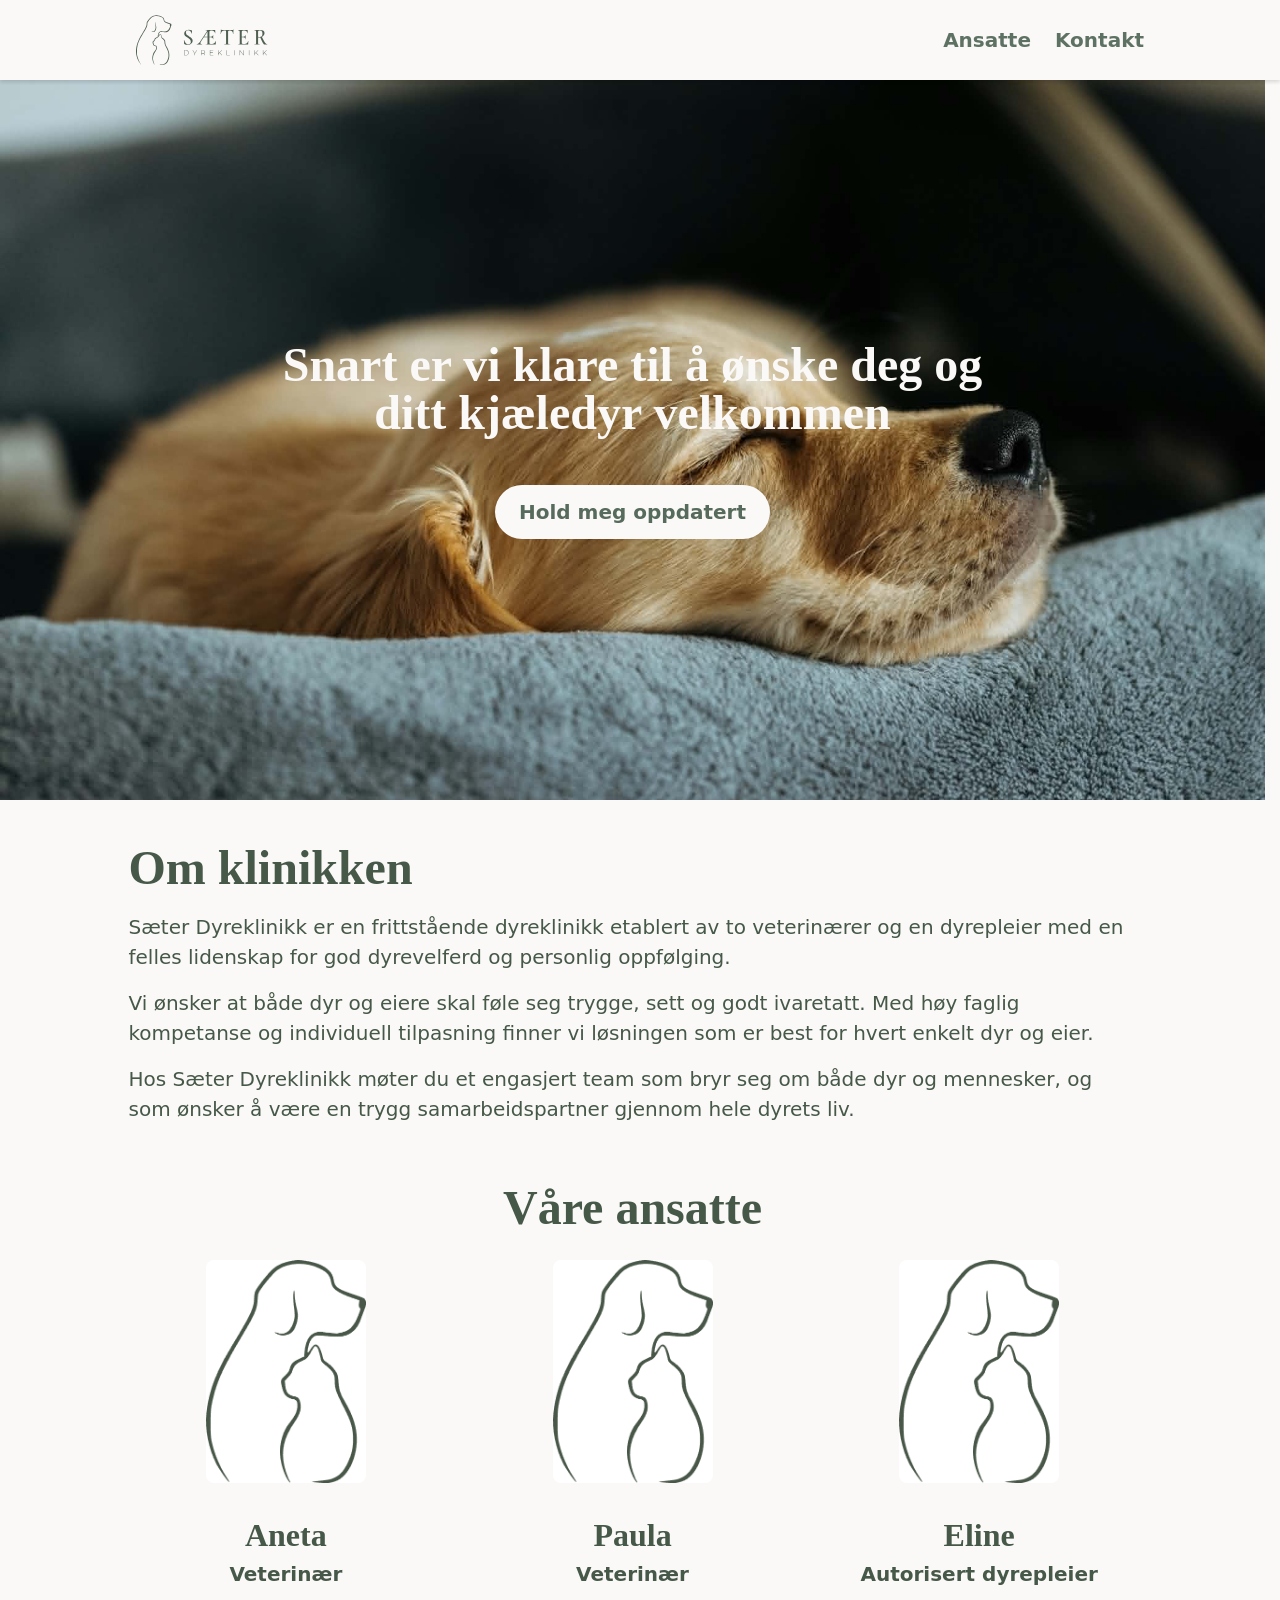
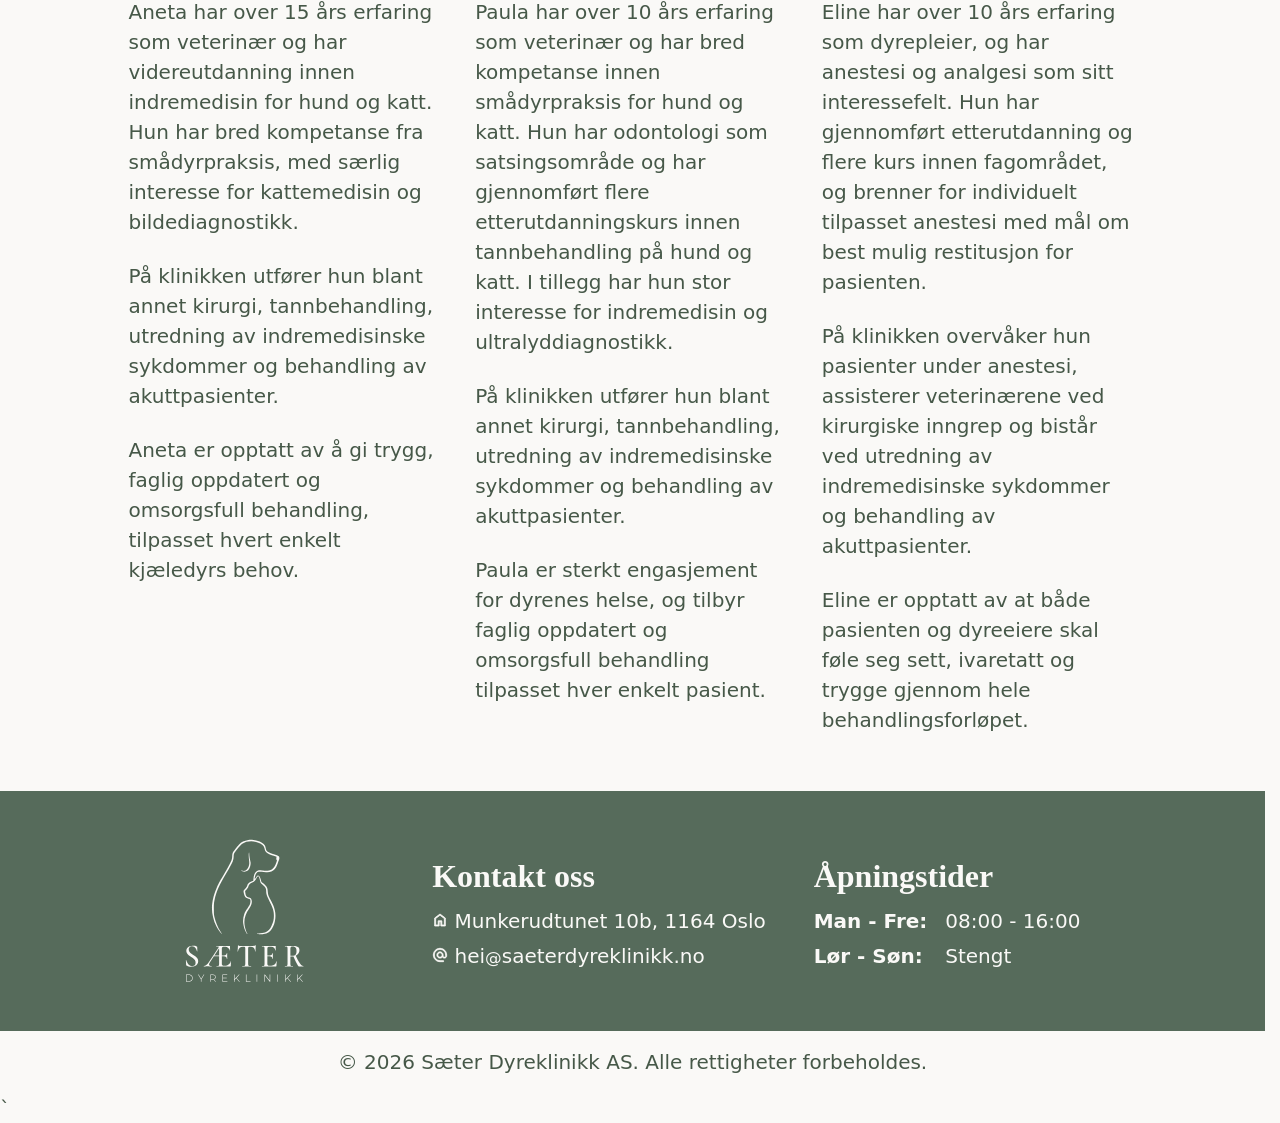
==== index.html @ 3d540750 "go" ====
<!doctype html>
<html lang="nb">
    <head>
        <meta charset="utf-8" />
        <title>Sæter Dyreklinikk</title>
        <meta name="description" content="Hos Sæter Dyreklinikk får din beste venn den beste behandlingen den fortjener, fra erfarne veterinærer som elsker jobben sin." />
        <meta name="viewport" content="width=device-width, initial-scale=1.0" />
        <link rel="stylesheet" href="styles.css" />
        <link rel="icon" href="img/favicon-dark.svg" type="image/svg+xml" media="(prefers-color-scheme: dark)">
        <link rel="icon" href="img/favicon-light.svg" type="image/svg+xml" media="(prefers-color-scheme: light)">
    </head>
    <body>

        <!-- MENU AND SIDEBAR ============================================================================================ -->

        <header class="nav-section">
            <div class="container">
                <a href="#" class="logo" onclick="scrollTopClearHash()">
                    <!-- <img src="img/logo-horizontal-dark-2.svg" alt="Sæter Dyreklinikk Logo" /> -->
                    <img src="img/logo-horizontal.svg" alt="Sæter Dyreklinikk Logo" />
                </a>
                <nav class="nav-menu narrow">
                    <!-- <a class="btn-dark" href="https://google.com" target="_blank">Bestill time</a> -->
                    <button onclick="navDialog.showModal()" aria-label="Åpne menyen">
                        <svg xmlns="http://www.w3.org/2000/svg" viewBox="0 -960 960 960" height="32px" width="32px" fill="#566b5b"><path d="M120-700v-60h720v60H120Zm0 500v-60h720v60H120Zm0-250v-60h720v60H120Z"/></svg>
                    </button>
                </nav>
                <nav class="nav-menu full">
                    <!-- <a href="#prices" class="btn-dark">Tjenester og priser</a> -->
                    <a href="#about" class="btn-dark">Ansatte</a>
                    <a href="#contact" class="btn-dark">Kontakt</a>
                    <!-- <a class="btn-primary" href="https://google.com" target="_blank">Bestill time</a> -->
                </nav>
            </div>

            <dialog id="nav-dialog" class="nav-dialog">
                <div>
                    <div class="nav-dialog-close-wrap">
                        <button onclick="navDialog.close()" aria-label="Lukk menyen">
                            <svg xmlns="http://www.w3.org/2000/svg" viewBox="0 -960 960 960" height="32px" width="32px" fill="#566b5b"><path d="m249-207-42-42 231-231-231-231 42-42 231 231 231-231 42 42-231 231 231 231-42 42-231-231-231 231Z"/></svg>
                        </button>
                    </div>
                    <nav class="nav-dialog-content">
                        <!-- <a href="#prices" class="btn-dark">Tjenester og priser</a> -->
                        <a href="#about" class="btn-dark">Ansatte</a>
                        <a href="#contact" class="btn-dark">Kontakt</a>
                        <!-- <a class="btn-primary" href="https://google.com" target="_blank">Bestill time</a> -->
                    </nav>
                    <img class="logo" src="img/logo-vertical-dark.svg" alt="Sæter Dyreklinikk Logo" />
                </div>
            </dialog>
        </header>

        <!-- HERO SECTION ============================================================================================ -->

        <main>

            <section class="section-hero">
                <div class="container">
                    <h1 class="site-title">Snart er vi klare til å ønske deg og ditt kjæledyr velkommen</h1>
                    <!-- <h1 class="site-title">Omsorg for dyr, hver dag</h1>
                    <p class="site-subtitle">Sæter Dyreklinikk tilbyr moderne veterinærtjenester med fokus på trygghet, kvalitet og personlig oppfølging.</p> -->
                    <div class="hero-contact">
                        <!-- <a class="btn-primary" href="https://google.com" target="_blank">Bestill time</a> -->
                        <a class="btn-primary" href="mailto:hei@saeterdyreklinikk.no?subject=Interesse for åpning&body=Hei!
%0D%0A%0D%0A
Jeg ønsker å få beskjed når dere åpner i august.
%0D%0A%0D%0A
Vennlig hilsen">Hold meg oppdatert</a>
                        <!-- <a href="tel:+4712345678" class="btn-light">
                            <svg class="icon-light" xmlns="http://www.w3.org/2000/svg" viewBox="0 -960 960 960"><path d="M795-120q-116 0-236.5-56T335-335Q232-438 176-558.5T120-795q0-19.29 12.86-32.14Q145.71-840 165-840h140q14 0 24 10t14 25l26.93 125.64Q372-665 369.5-653.5t-10.73 19.73L259-533q26 44 55 82t64 72q37 38 78 69.5t86 55.5l95-98q10-11 23.15-15 13.15-4 25.85-2l119 26q15 4 25 16.04 10 12.05 10 26.96v135q0 19.29-12.86 32.14Q814.29-120 795-120ZM229-588l81-82-23-110H180q2 42 13.5 88.5T229-588Zm369 363q41 19 89 31t93 14v-107l-103-21-79 83ZM229-588Zm369 363Z"/></svg>
                            123 45 678
                        </a> -->
                    </div>
                </div>
            </section>

            <!-- ABOUT THE CLINIC ---------------------------------------------------------------------------------------- -->

            <section id="the-clinic" class="section-clinic">
                <div class="container">
                    <h2>Om klinikken</h2>
                    <div class="clinic-grid">
                        <div class="clinic-desc">
                            <p>Sæter Dyreklinikk er en frittstående dyreklinikk etablert av to veterinærer og en dyrepleier med en felles lidenskap for god dyrevelferd og personlig oppfølging.</p>
                            <p>Vi ønsker at både dyr og eiere skal føle seg trygge, sett og godt ivaretatt. Med høy faglig kompetanse og individuell tilpasning finner vi løsningen som er best for hvert enkelt dyr og eier.</p>
                            <p>Hos Sæter Dyreklinikk møter du et engasjert team som bryr seg om både dyr og mennesker, og som ønsker å være en trygg samarbeidspartner gjennom hele dyrets liv.</p>
                        </div>
                    </div>
                </div>
            </section>

            <!-- PRICES ---------------------------------------------------------------------------------------- -->



            <!-- ABOUT THE TEAM ---------------------------------------------------------------------------------------- -->

            <section id="about" class="section-team">
                <div class="container">

                    <h2 align="center">Våre ansatte</h2>
                    <div class="team-grid">
                        <article class="team-member">
                            <div><img loading="lazy" src="img/logo-no-text.jpeg" alt="Aneta" /></div>
                            <h3>Aneta</h3>
                            <h4 class="job-title">Veterinær</h4>
                            <p>Aneta har over 15 års erfaring som veterinær og har videreutdanning innen indremedisin for hund og katt. Hun har bred kompetanse fra smådyrpraksis, med særlig interesse for kattemedisin og bildediagnostikk. </p>
                            <p>På klinikken utfører hun blant annet kirurgi, tannbehandling, utredning av indremedisinske sykdommer og behandling av akuttpasienter. </p>
                            <p>Aneta er opptatt av å gi trygg, faglig oppdatert og omsorgsfull behandling, tilpasset hvert enkelt kjæledyrs behov. </p>
                        </article>

                        <article class="team-member">
                            <div><img loading="lazy" src="img/logo-no-text.jpeg" alt="Paula" /></div>
                            <h3>Paula</h3>
                            <h4 class="job-title">Veterinær</h4>
                            <p>Paula har over 10 års erfaring som veterinær og har bred kompetanse innen smådyrpraksis for hund og katt. Hun har odontologi som satsingsområde og har gjennomført flere etterutdanningskurs innen tannbehandling på hund og katt. I tillegg har hun stor interesse for indremedisin og ultralyddiagnostikk. </p>
                            <p>På klinikken utfører hun blant annet kirurgi, tannbehandling, utredning av indremedisinske sykdommer og behandling av akuttpasienter. </p>
                            <p>Paula er sterkt engasjement for dyrenes helse, og tilbyr faglig oppdatert og omsorgsfull behandling tilpasset hver enkelt pasient. </p>
                        </article>

                        <article class="team-member">
                            <div><img loading="lazy" src="img/logo-no-text.jpeg" alt="Eline" /></div>
                            <h3>Eline</h3>
                            <h4 class="job-title">Autorisert dyrepleier</h4>
                            <p>Eline har over 10 års erfaring som dyrepleier, og har anestesi og analgesi som sitt interessefelt. Hun har gjennomført etterutdanning og flere kurs innen fagområdet, og brenner for individuelt tilpasset anestesi med mål om best mulig restitusjon for pasienten.</p>
                            <p>På klinikken overvåker hun pasienter under anestesi, assisterer veterinærene ved kirurgiske inngrep og bistår ved utredning av indremedisinske sykdommer og behandling av akuttpasienter.</p>
                            <p>Eline er opptatt av at både pasienten og dyreeiere skal føle seg sett, ivaretatt og trygge gjennom hele behandlingsforløpet.</p>
                        </article>

                    </div>

                </div>
            </section>

            <!-- CONTACT ---------------------------------------------------------------------------------------- -->

            <section id="contact" class="section-contact">
                <div class="container">

                    <img class="logo" src="img/logo-vertical.svg" alt="Sæter Dyreklinikk Logo" />

                    <div class="contact-and-hours">
                        <div>
                            <h2>Kontakt oss</h2>
                            <address class="contact-info">
                                <a class="btn-light" target="_blank" href="https://www.google.com/maps/place/Munkerudtunet+10,+1164+Oslo/@59.8596191,10.8105571,804m/data=!3m1!1e3!4m5!3m4!1s0x464168b557757fd7:0x8860674def9bd873!8m2!3d59.8596164!4d10.813132?entry=ttu&g_ep=EgoyMDI2MDYyOC4wIKXMDSoASAFQAw%3D%3D">
                                    <svg class="icon-light" xmlns="http://www.w3.org/2000/svg" viewBox="0 -960 960 960"><path d="M220-180h150v-250h220v250h150v-390L480-765 220-570v390Zm-60 60v-480l320-240 320 240v480H530v-250H430v250H160Zm320-353Z"/></svg>
                                    Munkerudtunet 10b, 1164 Oslo
                                </a>
                                <!-- <a class="btn-light" href="tel:+4712345678">
                                    <svg class="icon-light" xmlns="http://www.w3.org/2000/svg" viewBox="0 -960 960 960"><path d="M795-120q-116 0-236.5-56T335-335Q232-438 176-558.5T120-795q0-19.29 12.86-32.14Q145.71-840 165-840h140q14 0 24 10t14 25l26.93 125.64Q372-665 369.5-653.5t-10.73 19.73L259-533q26 44 55 82t64 72q37 38 78 69.5t86 55.5l95-98q10-11 23.15-15 13.15-4 25.85-2l119 26q15 4 25 16.04 10 12.05 10 26.96v135q0 19.29-12.86 32.14Q814.29-120 795-120ZM229-588l81-82-23-110H180q2 42 13.5 88.5T229-588Zm369 363q41 19 89 31t93 14v-107l-103-21-79 83ZM229-588Zm369 363Z"/></svg>
                                    123 45 678
                                </a> -->
                                <a class="btn-light" href="mailto:hei@saeterdyreklinikk.no">
                                    <svg class="icon-light" xmlns="http://www.w3.org/2000/svg" viewBox="0 -960 960 960"><path d="M480-80q-83 0-156-31.5T197-197q-54-54-85.5-127T80-480q0-83 31.5-156T197-763q54-54 127-85.5T480-880q83 0 156 31.5T763-763q54 54 85.5 127T880-480v53q0 56-39.34 94.5Q801.31-294 744-294q-36.08 0-68.04-17.5Q644-329 627-361q-26 34-65.08 50.5Q522.83-294 480-294q-77.61 0-132.3-54Q293-402 293-480.01q0-78.02 54.5-133Q402-668 480-668t132.5 54.99Q667-558.02 667-480v53q0 30.61 22.5 51.81Q712-354 743.5-354t54-21.19Q820-396.39 820-427v-53q0-142.38-99-241.19T480-820q-142 0-241 99t-99 241q0 142 98.81 241 98.82 99 241.19 99h214v60H480Zm90-310.75q37-36.75 37-89.25 0-54-37.06-91t-90-37Q427-608 390-571t-37 91q0 52.5 37.06 89.25t90 36.75Q533-354 570-390.75Z" /></svg>
                                    hei<small>@</small>saeterdyreklinikk.no
                                </a>
                            </address>
                        </div>

                        <div>
                            <h2>Åpningstider</h2>
                            <ul>
                                <li aria-label="Mandag til Fredag, fra klokken 08:00 til 16:00">
                                    <span aria-hidden="true">Man - Fre:</span>
                                    <span aria-hidden="true">08:00 - 16:00</span>
                                </li>

                                <li aria-label="Lørdag og Søndag, Stengt">
                                    <span aria-hidden="true">Lør - Søn:</span>
                                    <span aria-hidden="true">Stengt</span>
                                </li>
                            </ul>
                        </div>

                    </div>

                </div>
            </section>
        </main>

        <!-- FOOTER ============================================================================================ -->

        <footer class="section-footer">
            <div class="container">
                <p>&copy; 2026 Sæter Dyreklinikk AS. <span>Alle rettigheter forbeholdes.</span></p>
            </div>
        </footer>

        <a href="#" class="btn-top" onclick="scrollTopClearHash()">↑</a>

        <!-- SCRIPTS ============================================================================================ -->

        <script>
            function scrollTopClearHash() {
                setTimeout(() => history.replaceState(null, "", location.href.replaceAll(/#.*/g, "")), 5);
                document.querySelectorAll("details").forEach(el => el.removeAttribute("open"));
            }

            function openPricesFirstGroup() {
                document.querySelector(".section-prices details").setAttribute("open", true);
            }
            document.querySelectorAll("[href*='#prices']").forEach(el => el.onclick = () => setTimeout(openPricesFirstGroup, 500));

            function autoOpenPricesFirstGroup() {
                setTimeout(() => location.href.endsWith("#prices") && openPricesFirstGroup(), 500);
            }
            window.onhashchange = autoOpenPricesFirstGroup;
            window.onload = autoOpenPricesFirstGroup;

            document.addEventListener("scroll", () => document.body.classList.toggle("scrolled", Math.max(0, window.scrollY) >= 45));

            const navDialog = document.querySelector('.nav-dialog');
            navDialog.addEventListener("click", ev => ev.target === navDialog && navDialog.close());
            navDialog.querySelectorAll("a").forEach(el => el.addEventListener("click", () => navDialog.close()));
        </script>
    </body>
</html>
`
---- styles.css ----
:root {
    --c-base: #465848;
    --c-dark-1: #566b5b;
    --c-dark-2: #465848;
    --c-light-1: #faf9f7;
    --c-light-2: #d6ddd0;

    --ff-sans-serif: Roboto, "Segoe UI", "Helvetica Neue", system-ui, -apple-system, BlinkMacSystemFont, Arial, sans-serif;
    --ff-serif: Georgia, "Times New Roman", Times, serif;

    --fs-sm: clamp(0.8333rem, 0.83rem + 0.03vw, 0.85rem);
    --fs-base: clamp(1rem, 0.91rem + 0.45vw, 1.25rem);
    --fs-md: clamp(1.2rem, 1.09rem + 0.55vw, 1.5rem);
    --fs-lg: clamp(1.3rem, 1.05rem + 1.27vw, 2rem);
    --fs-xl: clamp(1.5rem, 1.14rem + 1.82vw, 2.5rem);
    --fs-xxl: clamp(2rem, 1.64rem + 1.82vw, 3rem);
    --fs-xxxl: clamp(3rem, 2.27rem + 3.64vw, 5rem);

    --width-page: calc(100vw - 2.5rem);
    --width-container: min(63rem, var(--width-page));
    --height-nav: 5rem;
    --height-scrolled-nav: 5rem;
    --indent-price-item: clamp(2rem, 1.64rem + 1.82vw, 3rem);
}

html {
    scrollbar-gutter: stable;
    interpolate-size: allow-keywords;
    scroll-behavior: smooth;
    @media (prefers-reduced-motion: reduce) {
        scroll-behavior: auto;
    }
}

*,
*::before,
*::after {
    -moz-osx-font-smoothing: grayscale;
    -webkit-font-smoothing: antialiased;
    box-sizing: border-box;
    margin: 0;
    padding: 0;
}

ul {
    list-style: none;
}

a {
    text-decoration: none;
}

h2 {
    font-family: var(--ff-serif);
    font-size: var(--fs-xxl);
    margin-bottom: 0.5rem;
}

p {
    margin-bottom: 1rem;
}

svg.icon-light {
    width: 1rem;
    path {
        stroke: currentColor;
        stroke-width: 3rem;
        fill: var(--c-light-1);
    }
}

body {
    font-family: var(--ff-sans-serif);
    font-size: var(--fs-base);
    line-height: 1.5;
    background-color: var(--c-light-1);
    color: var(--c-base);

    &:has(dialog[open]) {
        overflow: hidden;
    }
}

.container {
    width: var(--width-container);
    margin-inline: auto;
}

.btn-primary {
    border-radius: 2rem;
    padding: 0.75rem 1.5rem;
    background-color: var(--c-dark-1);
    color: var(--c-light-1);
    transition: all 0.3s ease-out;
    font-weight: 600;
    &:hover {
        background-color: var(--c-dark-2);
        color: var(--c-light-2);
    }
}

.btn-light {
    color: var(--c-light-1);
    transition: all 0.2s ease-out;
    &:hover {
        color: var(--c-light-2);
    }
}

.btn-dark {
    color: var(--c-dark-1);
    transition: all 0.2s ease-out;
    &:hover {
        color: var(--c-dark-2);
    }
}

main {
    margin-top: var(--height-nav);
    .scrolled & {
        margin-top: var(--height-scrolled-nav);
    }
}

section {
    padding-block: 1rem;
}

section[id] {
    scroll-margin-top: var(--height-scrolled-nav);
}

.nav-section {
    position: fixed;
    top: 0;
    width: 100%;
    background-color: var(--c-light-1);
    opacity: 0.95;
    box-shadow: 0 2px 4px rgba(0, 0, 0, 0.15);

    button {
        background-color: transparent;
        border: 0;
        cursor: pointer;
        &:hover {
            path {
                fill: var(--c-dark-2);
            }
        }
    }

    .btn-dark {
        border: none;
        font-weight: 600;
    }

    .nav-menu {
        align-items: center;
    }

    .nav-menu.narrow {
        display: flex;
        flex-shrink: 0;
        gap: 1.5rem;
    }

    .nav-menu.full {
        display: none;
        gap: 1.5rem;
        .btn-primary {
            padding: 0.5rem 1.25rem;
        }
    }

    .container {
        display: flex;
        justify-content: space-between;
        align-items: center;
        z-index: 9999;

        transition: all 0.2s ease-out;

        height: var(--height-nav);
        .scrolled & {
            height: var(--height-scrolled-nav);
        }

        .logo {
            flex-shrink: 0;
            height: 85%;
            display: flex;
            align-items: center;
            img {
                display: block;
                height: 65%;
                @media (min-width: 768px) {
                    & {
                        height: 75%;
                    }
                }
            }
        }

        @media (min-width: 768px) {
            .nav-menu.narrow {
                display: none;
            }
            .nav-menu.full {
                display: flex;
            }
        }
    }

    .nav-dialog {
        position: fixed;
        max-width: 100%;
        max-height: 100%;
        right: 0;
        left: auto;
        height: 100%;

        border: 0;
        background-color: inherit;
        border-top-left-radius: 0.25rem;
        border-bottom-left-radius: 0.25rem;

        transform: translateX(100%);
        transition: all 0.2s ease-out allow-discrete;

        box-shadow: 2px 0 20px rgba(0, 0, 0, 0.95);

        & > div {
            height: 100%;
            display: flex;
            flex-direction: column;
        }

        &::backdrop {
            background-color: rgba(0, 0, 0, 0);
            transition: all 0.2s ease-out allow-discrete;
        }

        &[open] {
            transform: translateX(0);
            &::backdrop {
                background-color: rgba(0, 0, 0, 0.2);
            }
        }

        @starting-style {
            &[open] {
                transform: translateX(100%);
                &::backdrop {
                    background-color: rgba(0, 0, 0, 0);
                }
            }
        }

        .nav-dialog-close-wrap {
            display: flex;
            justify-content: end;
            padding-right: 1.25rem;
            padding-top: 1.5rem;
            .scrolled & {
                padding-top: 1rem;
            }
        }

        .nav-dialog-content {
            width: 100%;
            display: flex;
            flex-direction: column;
            align-items: start;
            margin-top: 1rem;
            font-size: var(--fs-md);
            .btn-dark {
                width: 100%;
                padding: 1rem 3rem 1rem 2rem;
            }
            .btn-primary {
                margin: 0 auto;
                margin-top: 2rem;
            }
        }

        .logo {
            width: 7rem;
            align-self: center;
            flex: 1 1;
            opacity: 0.25;
        }
    }
}

.section-hero {
    margin-bottom: 1rem;
    color: var(--c-light-1);
    background-color: var(--c-dark-2);
    background-size: cover;
    /* background-image: linear-gradient(rgba(0, 0, 0, 0.3), rgba(0, 0, 0, 0.1)), url("img/hero-1.jpg"); */
    background-image: url("img/hero-1.jpg");
    background-position: 20% 20%;
    background-repeat: no-repeat;

    min-height: 80vh;
    display: flex;

    .btn-light {
        font-weight: 600;
        display: flex;
    }

    .btn-primary {
        background-color: var(--c-light-1);
        color: var(--c-dark-1);
        &:hover {
            background-color: var(--c-light-2);
            color: var(--c-dark-2);
        }
    }

    .site-title {
        font-size: var(--fs-xxl);
        font-family: var(--ff-serif);
        line-height: 1;
        max-width: max(var(--width-container) * 0.7, 375px);
    }

    .site-subtitle {
        font-size: var(--fs-md);
        color: var(--c-light-2);
        line-height: 1.25;
        max-width: max(var(--width-container) * 0.85, 375px);
    }

    .hero-contact {
        display: flex;
        align-items: center;
        gap: 2rem;
    }

    .container {
        max-width: max(var(--width-container) * 0.85);
        display: flex;
        flex-direction: column;
        gap: 2rem;

        align-items: center;
        justify-content: center;
        text-align: center;

        @media (min-width: 390px) {
            gap: 3rem;
        }
    }
}

.section-prices {
    .price-grid {
        margin-bottom: 1rem;
    }
    summary {
        font-family: var(--ff-serif);
        cursor: pointer;
        letter-spacing: 1px;
        margin-top: 0.5rem;
        font-size: var(--fs-lg);
        &:hover {
            color: var(--c-dark-2);
        }

        @media (min-width: 640px) {
            & {
                font-weight: 200;
            }
        }

        span {
            margin-left: 0.5rem;
        }
    }

    summary::marker {
        color: var(--c-dark-1);
        font-size: 0.9em;
    }

    details::details-content {
        opacity: 0;
        block-size: 0;
        overflow: hidden;
        transition:
            opacity 0.3s ease-out,
            block-size 0.3s ease-out,
            content-visibility 0.3s allow-discrete;
    }

    details[open]::details-content {
        opacity: 1;
        block-size: auto;
    }

    ul {
        padding-block: 1rem;
    }

    li {
        display: flex;
        justify-content: space-between;
        gap: 0.5rem;
        padding-block: 0.5rem;
        padding-inline: var(--indent-price-item) 1rem;

        &:nth-of-type(odd) {
            background-color: var(--c-light-2);
        }

        div > :nth-child(1) {
            font-weight: 600;
        }

        div > :nth-child(2) {
            flex-grow: 1;
            font-size: var(--fs-sm);
        }

        .money {
            white-space: nowrap;
            color: var(--c-dark-2);
            font-weight: 600;

            &.no-symbols {
                margin-right: 0.6rem; /* match suffix width roughly */
            }

            /* &:not(.no-symbols)::before {
                content: "kr ";
                font-size: 0.85em;
            } */
            &:not(.no-symbols)::after {
                content: ",-";
                font-size: 0.85em;
            }
        }
    }
}

.section-team {
    .team-grid {
        display: flex;
        flex-wrap: wrap;
        justify-content: space-between;
        gap: 2rem;
        margin-block: 1rem;
    }

    .team-member {
        flex: 1 1;

        & > * {
            &:not(p) {
                text-align: center;
            }
        }

        h3 {
            font-family: var(--ff-serif);
            font-size: var(--fs-lg);
            margin: 1.25rem 0 0;
        }

        h4 {
            margin-bottom: 0.5rem;
        }

        img {
            margin: 0 auto;
            max-width: min(10rem, var(--width-page));
            object-fit: cover;
            /* aspect-ratio: 2 / 1; */
            border-radius: 0.5rem;
        }

        p {
            margin: 0 auto 1.5rem;
            max-width: min(40rem, var(--width-page));
        }
    }
}

.section-clinic {
    .clinic-grid {
        display: flex;
        flex-wrap: wrap;
        flex-direction: row-reverse;
        align-items: start;
        gap: 2rem;
    }

    .clinic-desc {
        flex: 1 1 19rem;
    }

    img {
        margin: 0 auto;
        border-radius: 0.5rem;
        aspect-ratio: 1 / 1;
    }
}

.section-contact {
    --gap: 2rem;
    @media (min-width: 640px) {
        --gap: 3rem;
    }

    padding: var(--gap) 1rem;
    background-color: var(--c-dark-1);
    color: var(--c-light-1);

    .container {
        display: flex;
        flex-wrap: wrap;
        justify-content: space-around;
        align-items: center;
        gap: var(--gap);
        padding-inline: 1rem;
    }

    .logo {
        height: 9rem;
    }

    .contact-and-hours {
        display: flex;
        flex-wrap: wrap;
        gap: var(--gap);
        line-height: 1.75;

        span:first-of-type {
            font-weight: 600;
            width: 9ch;
            display: inline-block;
        }
    }

    address {
        font-style: normal;
        display: flex;
        flex-direction: column;
    }

    h2 {
        margin-bottom: 0;
        font-size: var(--fs-xl);

        @media (min-width: 768px) {
            & {
                font-size: var(--fs-lg);
            }
        }
    }

}

.section-footer {
    .container {
        display: flex;
        gap: 2rem;
        padding: 1rem 1rem 0;
        justify-content: center;

        span {
            white-space: nowrap;
        }
    }
}

.btn-top {
    opacity: 0;
    z-index: -9001;

    .scrolled & {
        opacity: 1;
        z-index: auto;
    }

    position: fixed;
    right: calc(50% - var(--width-container) / 2);
    bottom: 2rem;
    width: 3rem;
    height: 3rem;

    display: flex;
    align-items: center;
    justify-content: center;

    background: var(--c-dark-2);
    color: var(--c-light-1);
    text-decoration: none;

    border-radius: 50%;
    font-size: 1.2rem;

    box-shadow: 0 2px 8px rgba(0, 0, 0, 0.5);

    transition: all 0.2s ease-out;
    &:hover {
        transform: translateY(-0.25rem);
    }
}
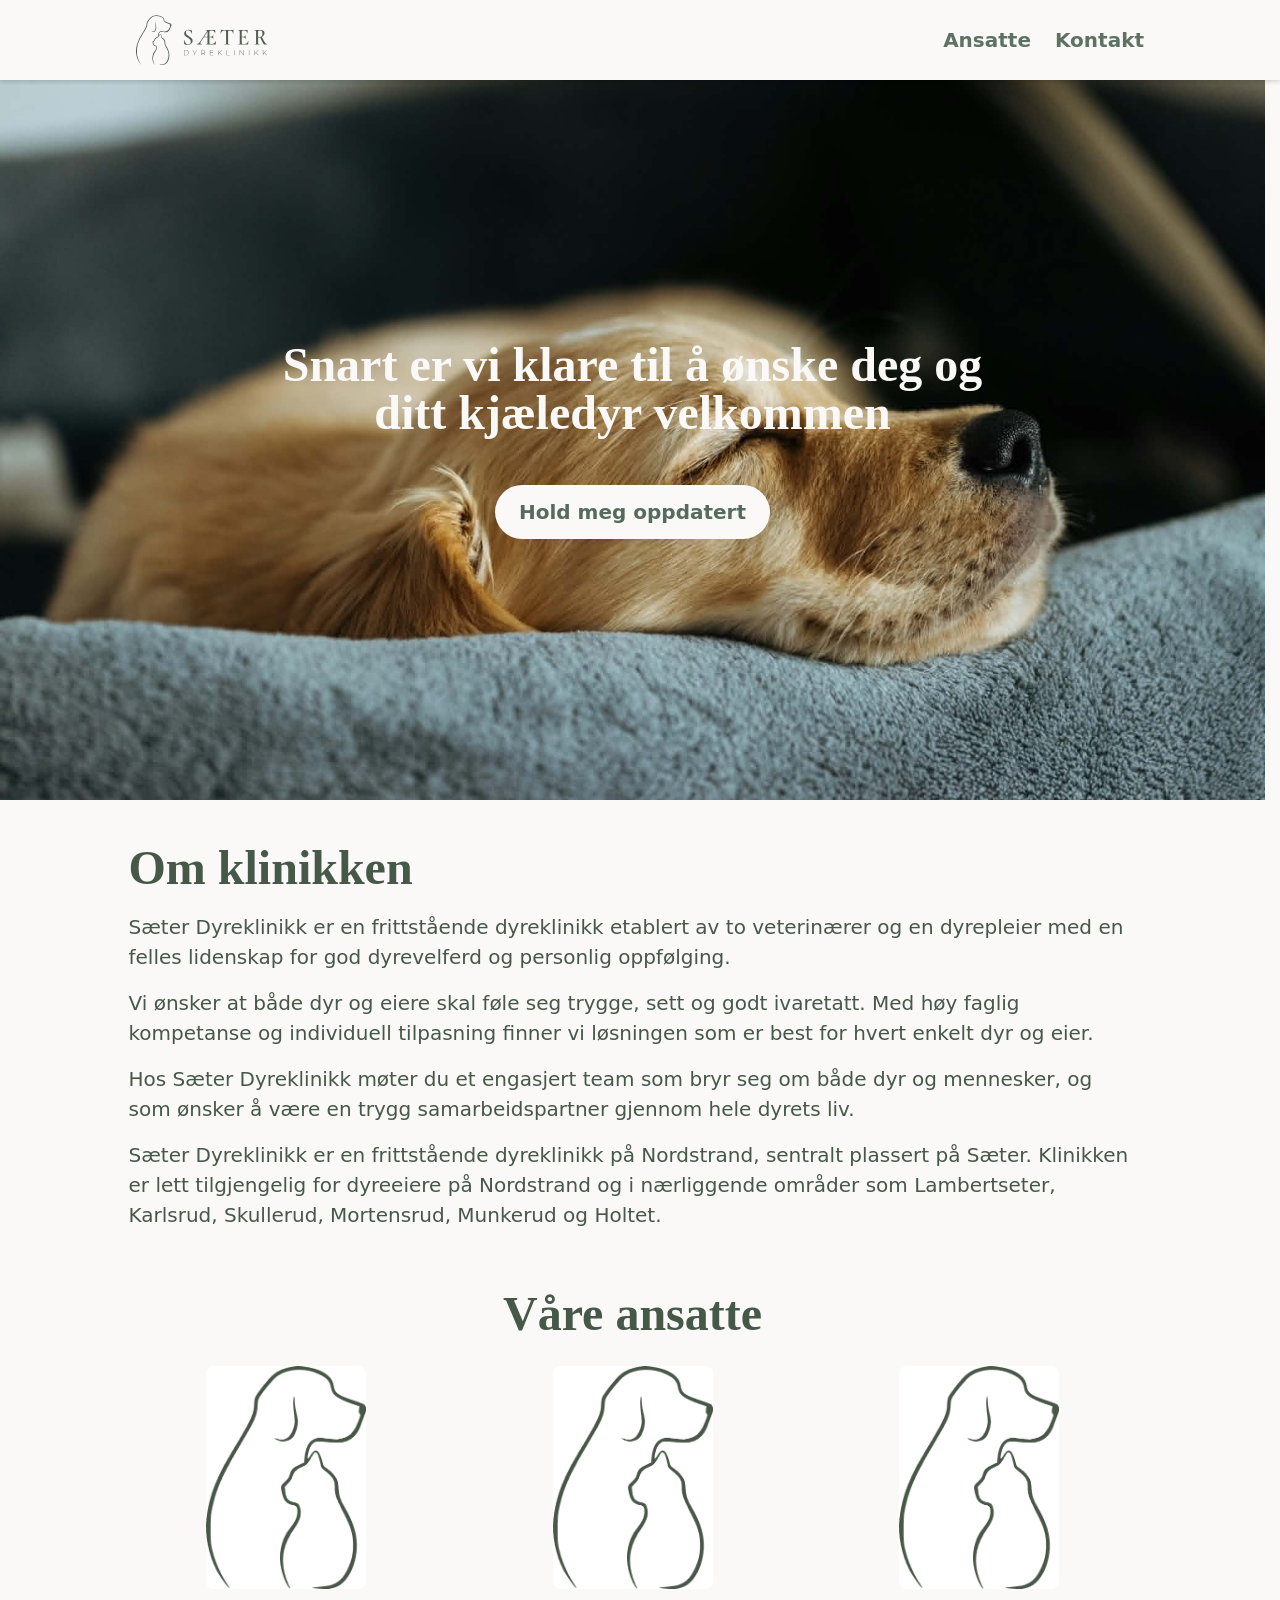
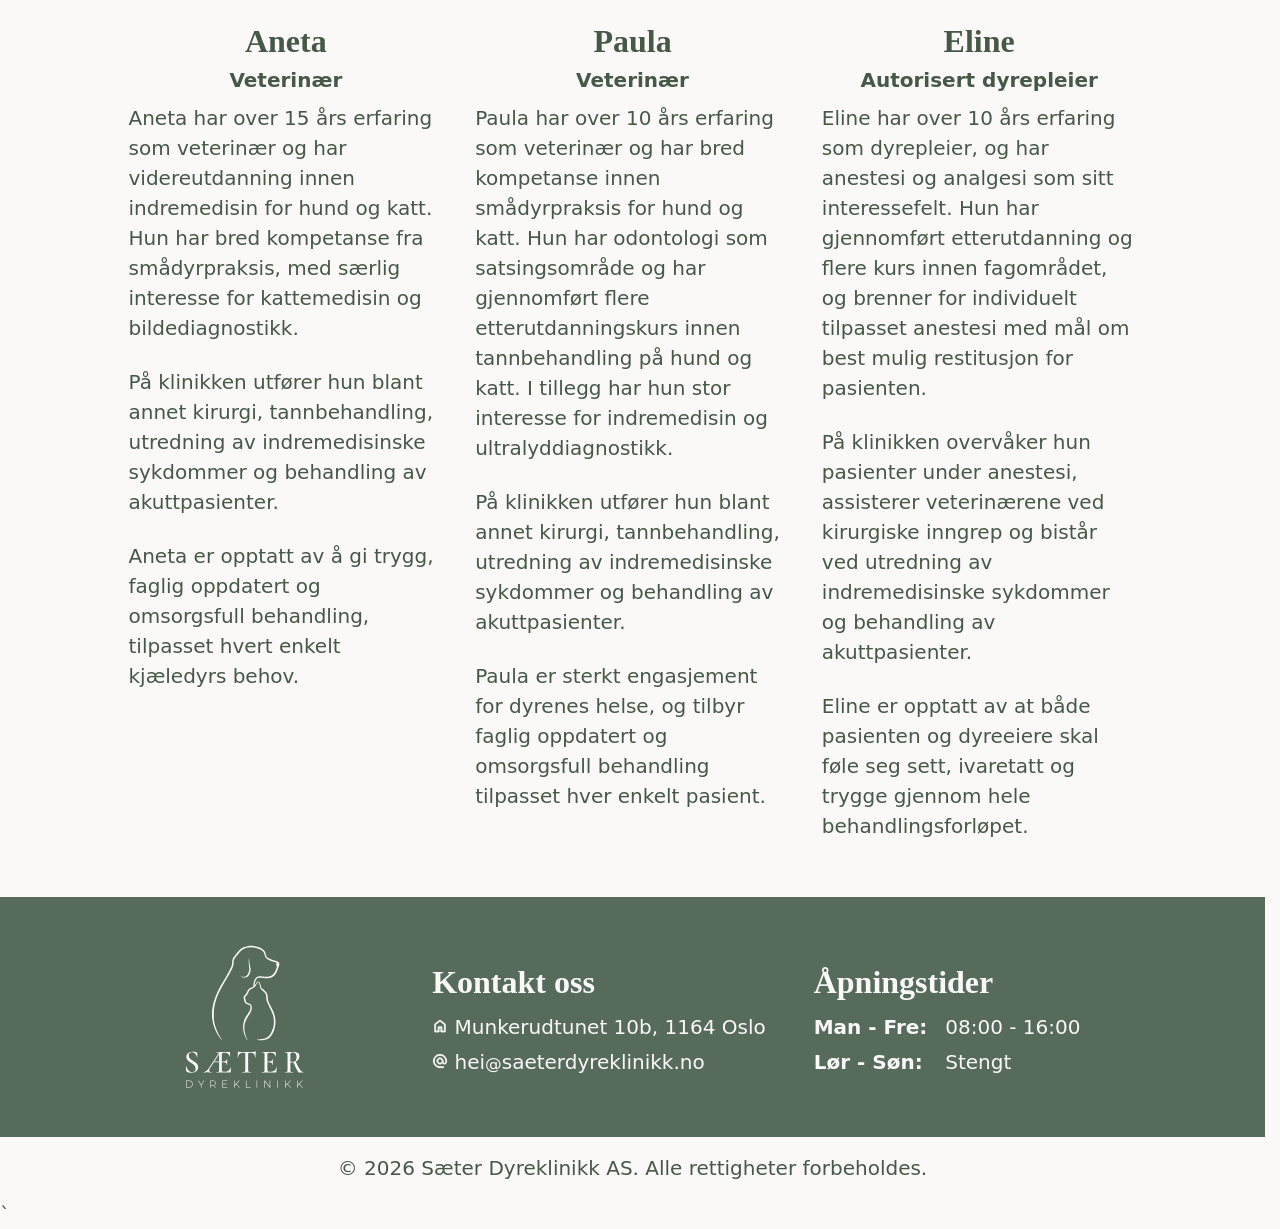
==== commit b35595f1: "go" ====
--- a/index.html
+++ b/index.html
@@ -85,6 +85,7 @@
                             <p>Sæter Dyreklinikk er en frittstående dyreklinikk etablert av to veterinærer og en dyrepleier med en felles lidenskap for god dyrevelferd og personlig oppfølging.</p>
                             <p>Vi ønsker at både dyr og eiere skal føle seg trygge, sett og godt ivaretatt. Med høy faglig kompetanse og individuell tilpasning finner vi løsningen som er best for hvert enkelt dyr og eier.</p>
                             <p>Hos Sæter Dyreklinikk møter du et engasjert team som bryr seg om både dyr og mennesker, og som ønsker å være en trygg samarbeidspartner gjennom hele dyrets liv.</p>
+                            <p>Sæter Dyreklinikk er en frittstående dyreklinikk på Nordstrand, sentralt plassert på Sæter. Klinikken er lett tilgjengelig for dyreeiere på Nordstrand og i nærliggende områder som Lambertseter, Karlsrud, Skullerud, Mortensrud, Munkerud og Holtet.</p>
                         </div>
                     </div>
                 </div>
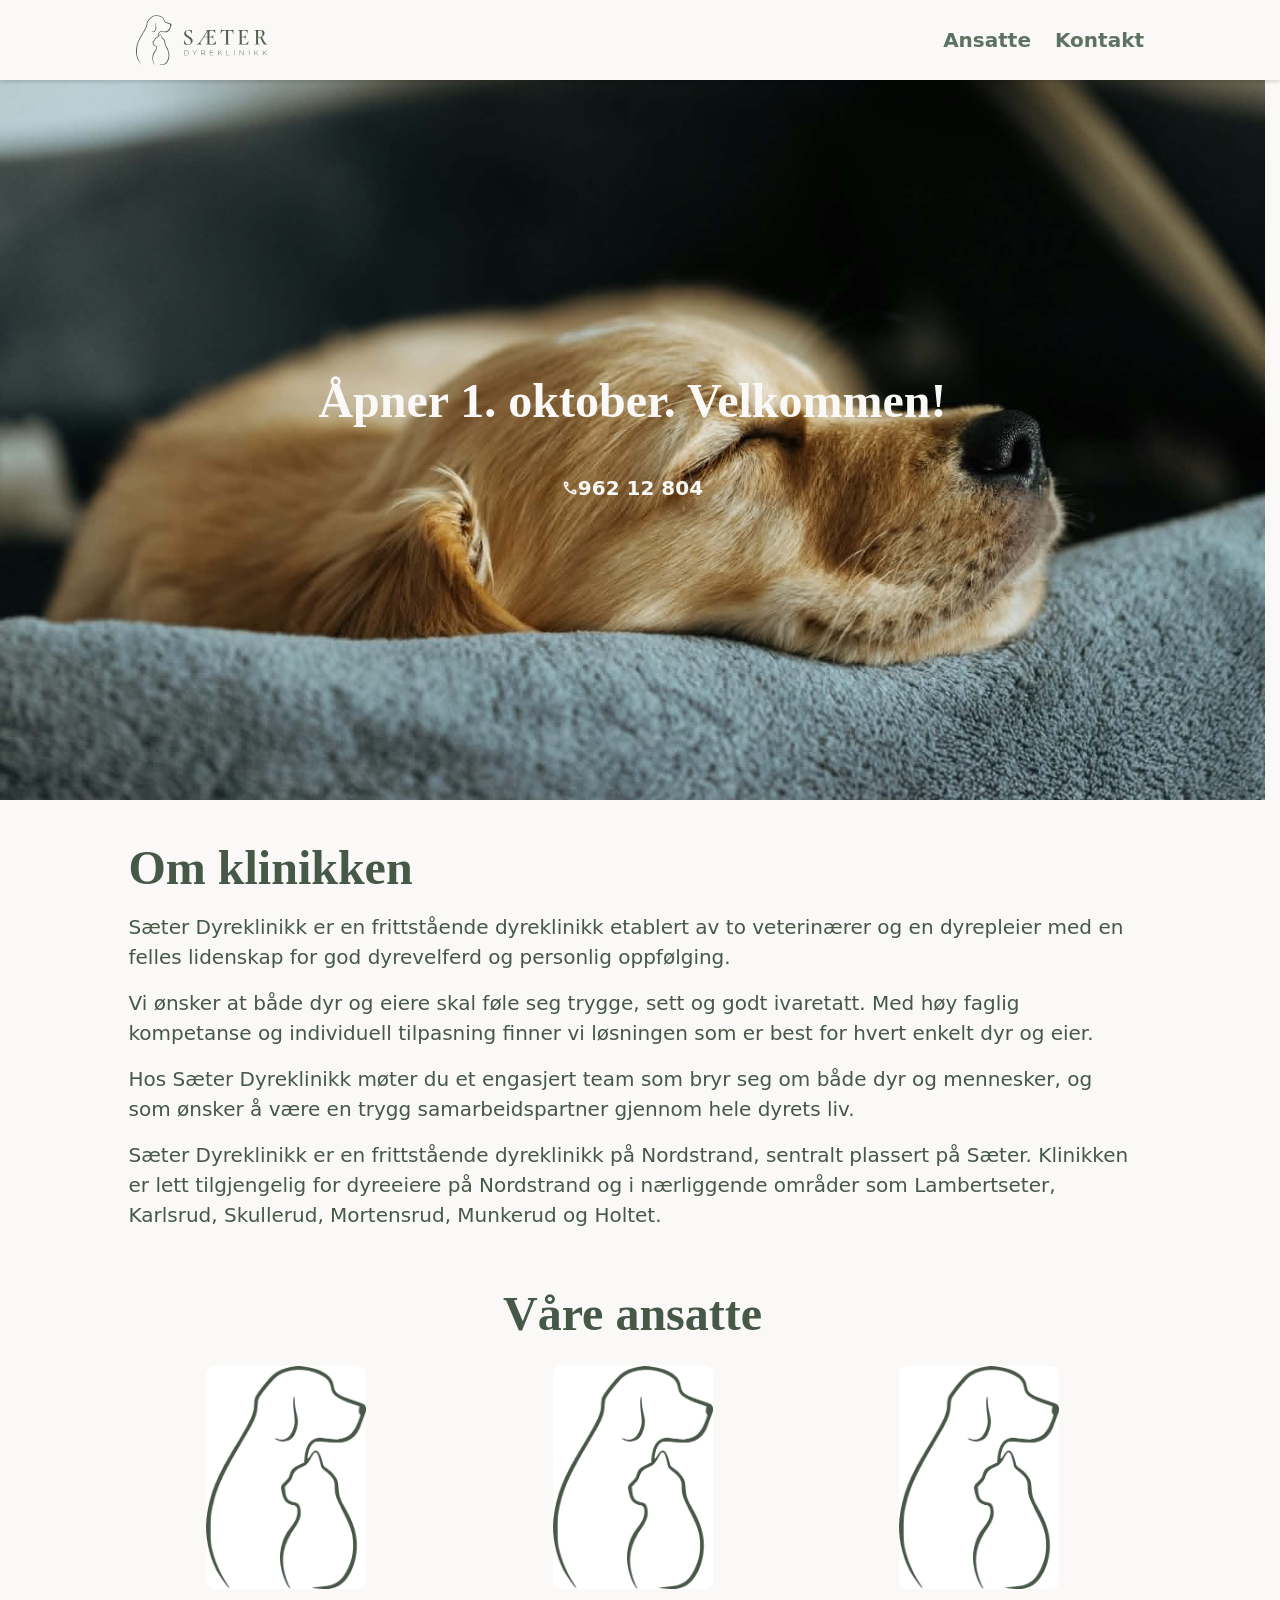
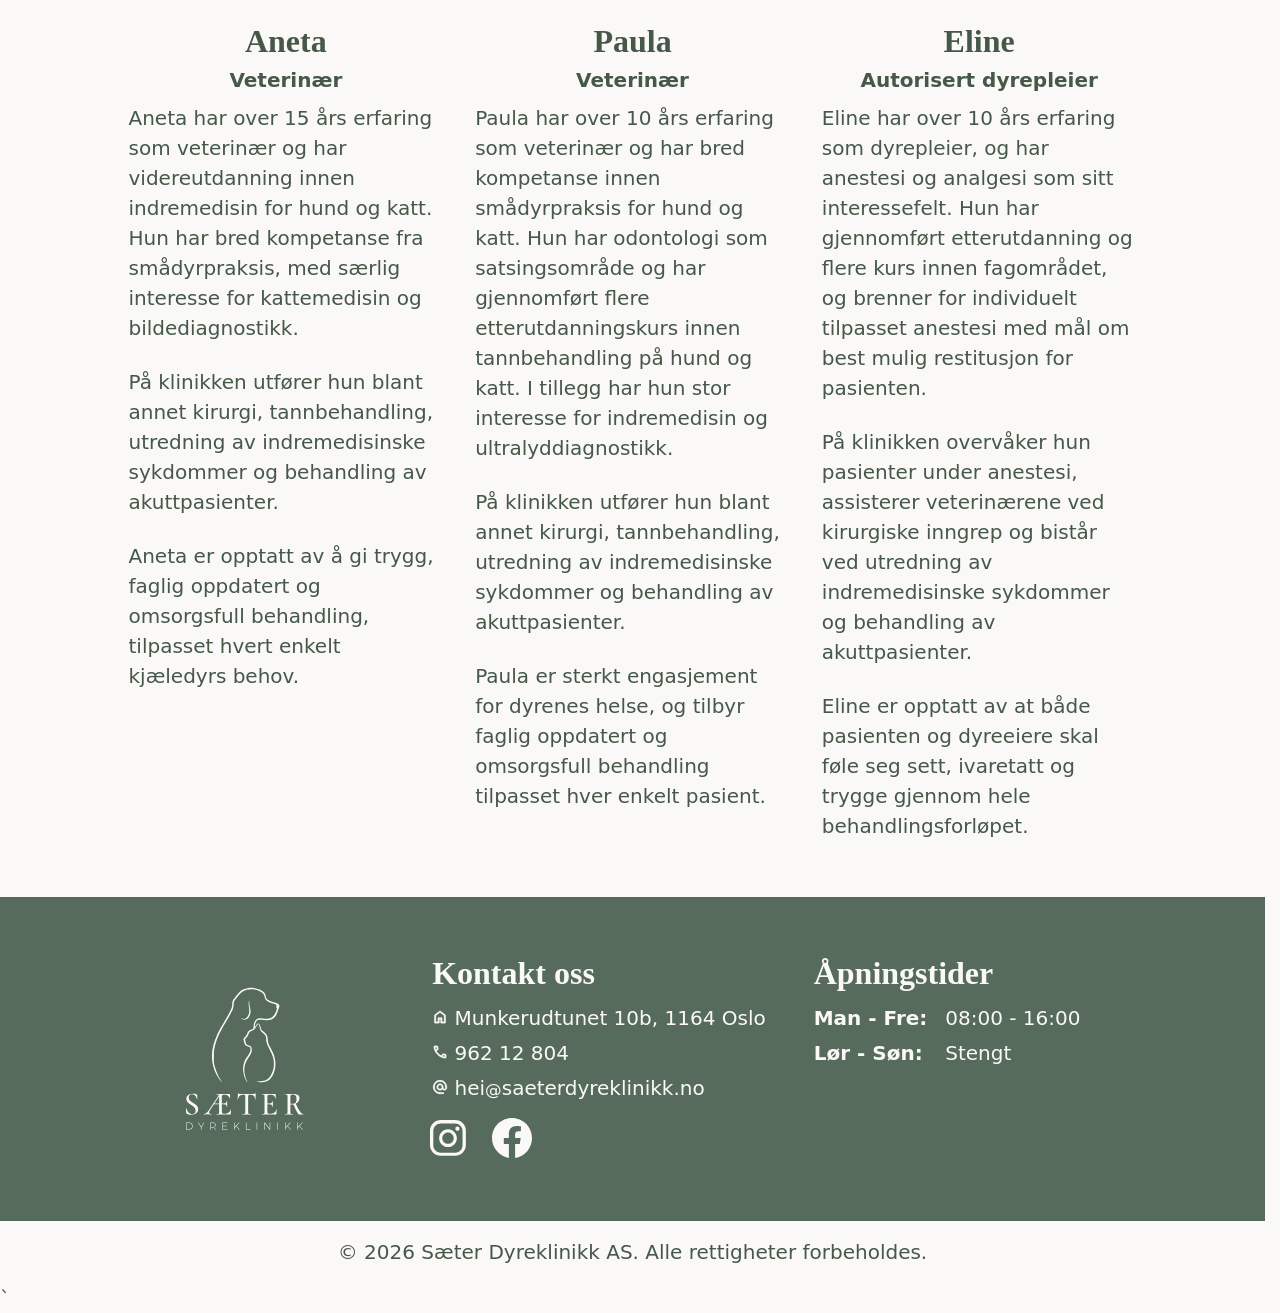
==== commit 331db445: "phone and social media links" ====
--- a/index.html
+++ b/index.html
@@ -57,20 +57,20 @@
 
             <section class="section-hero">
                 <div class="container">
-                    <h1 class="site-title">Snart er vi klare til å ønske deg og ditt kjæledyr velkommen</h1>
+                    <h1 class="site-title">Åpner 1. oktober. Velkommen!</h1>
                     <!-- <h1 class="site-title">Omsorg for dyr, hver dag</h1>
                     <p class="site-subtitle">Sæter Dyreklinikk tilbyr moderne veterinærtjenester med fokus på trygghet, kvalitet og personlig oppfølging.</p> -->
                     <div class="hero-contact">
                         <!-- <a class="btn-primary" href="https://google.com" target="_blank">Bestill time</a> -->
-                        <a class="btn-primary" href="mailto:hei@saeterdyreklinikk.no?subject=Interesse for åpning&body=Hei!
+                        <!-- <a class="btn-primary" href="mailto:hei@saeterdyreklinikk.no?subject=Interesse for åpning&body=Hei!
 %0D%0A%0D%0A
 Jeg ønsker å få beskjed når dere åpner i august.
 %0D%0A%0D%0A
-Vennlig hilsen">Hold meg oppdatert</a>
-                        <!-- <a href="tel:+4712345678" class="btn-light">
+Vennlig hilsen">Hold meg oppdatert</a> -->
+                        <a href="tel:+4796212804" class="btn-light">
                             <svg class="icon-light" xmlns="http://www.w3.org/2000/svg" viewBox="0 -960 960 960"><path d="M795-120q-116 0-236.5-56T335-335Q232-438 176-558.5T120-795q0-19.29 12.86-32.14Q145.71-840 165-840h140q14 0 24 10t14 25l26.93 125.64Q372-665 369.5-653.5t-10.73 19.73L259-533q26 44 55 82t64 72q37 38 78 69.5t86 55.5l95-98q10-11 23.15-15 13.15-4 25.85-2l119 26q15 4 25 16.04 10 12.05 10 26.96v135q0 19.29-12.86 32.14Q814.29-120 795-120ZM229-588l81-82-23-110H180q2 42 13.5 88.5T229-588Zm369 363q41 19 89 31t93 14v-107l-103-21-79 83ZM229-588Zm369 363Z"/></svg>
-                            123 45 678
-                        </a> -->
+                            962 12 804
+                        </a>
                     </div>
                 </div>
             </section>
@@ -149,14 +149,29 @@
                                     <svg class="icon-light" xmlns="http://www.w3.org/2000/svg" viewBox="0 -960 960 960"><path d="M220-180h150v-250h220v250h150v-390L480-765 220-570v390Zm-60 60v-480l320-240 320 240v480H530v-250H430v250H160Zm320-353Z"/></svg>
                                     Munkerudtunet 10b, 1164 Oslo
                                 </a>
-                                <!-- <a class="btn-light" href="tel:+4712345678">
+                                <a class="btn-light" href="tel:+4796212804">
                                     <svg class="icon-light" xmlns="http://www.w3.org/2000/svg" viewBox="0 -960 960 960"><path d="M795-120q-116 0-236.5-56T335-335Q232-438 176-558.5T120-795q0-19.29 12.86-32.14Q145.71-840 165-840h140q14 0 24 10t14 25l26.93 125.64Q372-665 369.5-653.5t-10.73 19.73L259-533q26 44 55 82t64 72q37 38 78 69.5t86 55.5l95-98q10-11 23.15-15 13.15-4 25.85-2l119 26q15 4 25 16.04 10 12.05 10 26.96v135q0 19.29-12.86 32.14Q814.29-120 795-120ZM229-588l81-82-23-110H180q2 42 13.5 88.5T229-588Zm369 363q41 19 89 31t93 14v-107l-103-21-79 83ZM229-588Zm369 363Z"/></svg>
-                                    123 45 678
-                                </a> -->
+                                    962 12 804
+                                </a>
                                 <a class="btn-light" href="mailto:hei@saeterdyreklinikk.no">
                                     <svg class="icon-light" xmlns="http://www.w3.org/2000/svg" viewBox="0 -960 960 960"><path d="M480-80q-83 0-156-31.5T197-197q-54-54-85.5-127T80-480q0-83 31.5-156T197-763q54-54 127-85.5T480-880q83 0 156 31.5T763-763q54 54 85.5 127T880-480v53q0 56-39.34 94.5Q801.31-294 744-294q-36.08 0-68.04-17.5Q644-329 627-361q-26 34-65.08 50.5Q522.83-294 480-294q-77.61 0-132.3-54Q293-402 293-480.01q0-78.02 54.5-133Q402-668 480-668t132.5 54.99Q667-558.02 667-480v53q0 30.61 22.5 51.81Q712-354 743.5-354t54-21.19Q820-396.39 820-427v-53q0-142.38-99-241.19T480-820q-142 0-241 99t-99 241q0 142 98.81 241 98.82 99 241.19 99h214v60H480Zm90-310.75q37-36.75 37-89.25 0-54-37.06-91t-90-37Q427-608 390-571t-37 91q0 52.5 37.06 89.25t90 36.75Q533-354 570-390.75Z" /></svg>
                                     hei<small>@</small>saeterdyreklinikk.no
                                 </a>
+
+                                <div class="contact-social">
+                                    <a class="btn-light" href="https://www.instagram.com/saeterdyreklinikk" title="Saeter Dyreklinikk on Instagram">
+                                        <svg fill="#faf9f7" width="48" viewBox="0 0 32 32" id="Camada_1" version="1.1" xml:space="preserve" xmlns="http://www.w3.org/2000/svg" xmlns:xlink="http://www.w3.org/1999/xlink">
+                                        <g>
+                                        <path d="M22.3,8.4c-0.8,0-1.4,0.6-1.4,1.4c0,0.8,0.6,1.4,1.4,1.4c0.8,0,1.4-0.6,1.4-1.4C23.7,9,23.1,8.4,22.3,8.4z"/>
+                                        <path d="M16,10.2c-3.3,0-5.9,2.7-5.9,5.9s2.7,5.9,5.9,5.9s5.9-2.7,5.9-5.9S19.3,10.2,16,10.2z M16,19.9c-2.1,0-3.8-1.7-3.8-3.8   c0-2.1,1.7-3.8,3.8-3.8c2.1,0,3.8,1.7,3.8,3.8C19.8,18.2,18.1,19.9,16,19.9z"/>
+                                        <path d="M20.8,4h-9.5C7.2,4,4,7.2,4,11.2v9.5c0,4,3.2,7.2,7.2,7.2h9.5c4,0,7.2-3.2,7.2-7.2v-9.5C28,7.2,24.8,4,20.8,4z M25.7,20.8   c0,2.7-2.2,5-5,5h-9.5c-2.7,0-5-2.2-5-5v-9.5c0-2.7,2.2-5,5-5h9.5c2.7,0,5,2.2,5,5V20.8z"/>
+                                        </g>
+                                        </svg>
+                                    </a>
+                                    <a class="btn-light" href="https://www.facebook.com/profile.php?id=61594471003693" title="Saeter Dyreklinikk on Facebook">
+                                        <svg class="btn-light2" fill="#faf9f7" width="48" viewBox="0 0 24 24" xmlns="http://www.w3.org/2000/svg"><path d="M12 2.03998C6.5 2.03998 2 6.52998 2 12.06C2 17.06 5.66 21.21 10.44 21.96V14.96H7.9V12.06H10.44V9.84998C10.44 7.33998 11.93 5.95998 14.22 5.95998C15.31 5.95998 16.45 6.14998 16.45 6.14998V8.61998H15.19C13.95 8.61998 13.56 9.38998 13.56 10.18V12.06H16.34L15.89 14.96H13.56V21.96C15.9164 21.5878 18.0622 20.3855 19.6099 18.57C21.1576 16.7546 22.0054 14.4456 22 12.06C22 6.52998 17.5 2.03998 12 2.03998Z"/></svg>
+                                    </a>
+                                </div>
                             </address>
                         </div>
 
--- a/styles.css
+++ b/styles.css
@@ -544,6 +544,13 @@
         }
     }
 
+    .contact-social {
+        display: flex;
+        gap: 1rem;
+        margin-top: 0.5rem;
+        margin-left: -0.5rem;
+    }
+
     address {
         font-style: normal;
         display: flex;
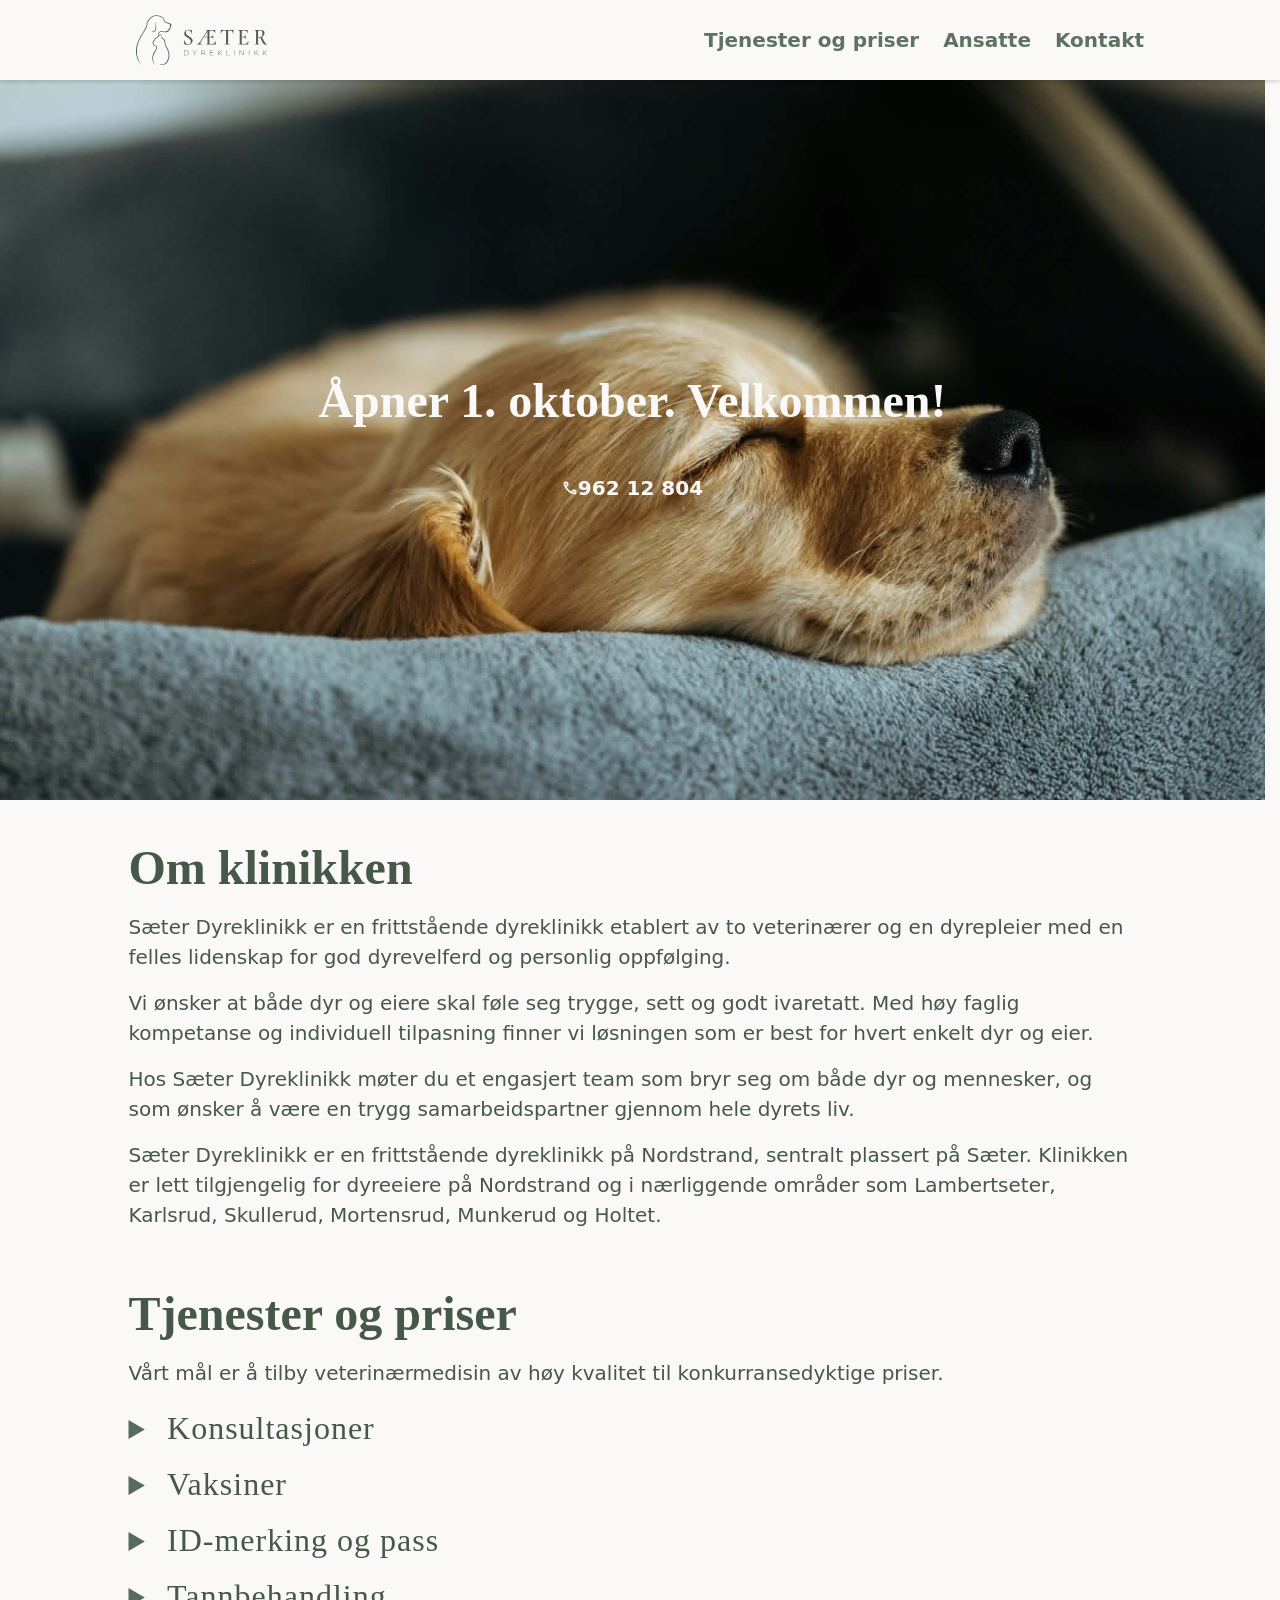
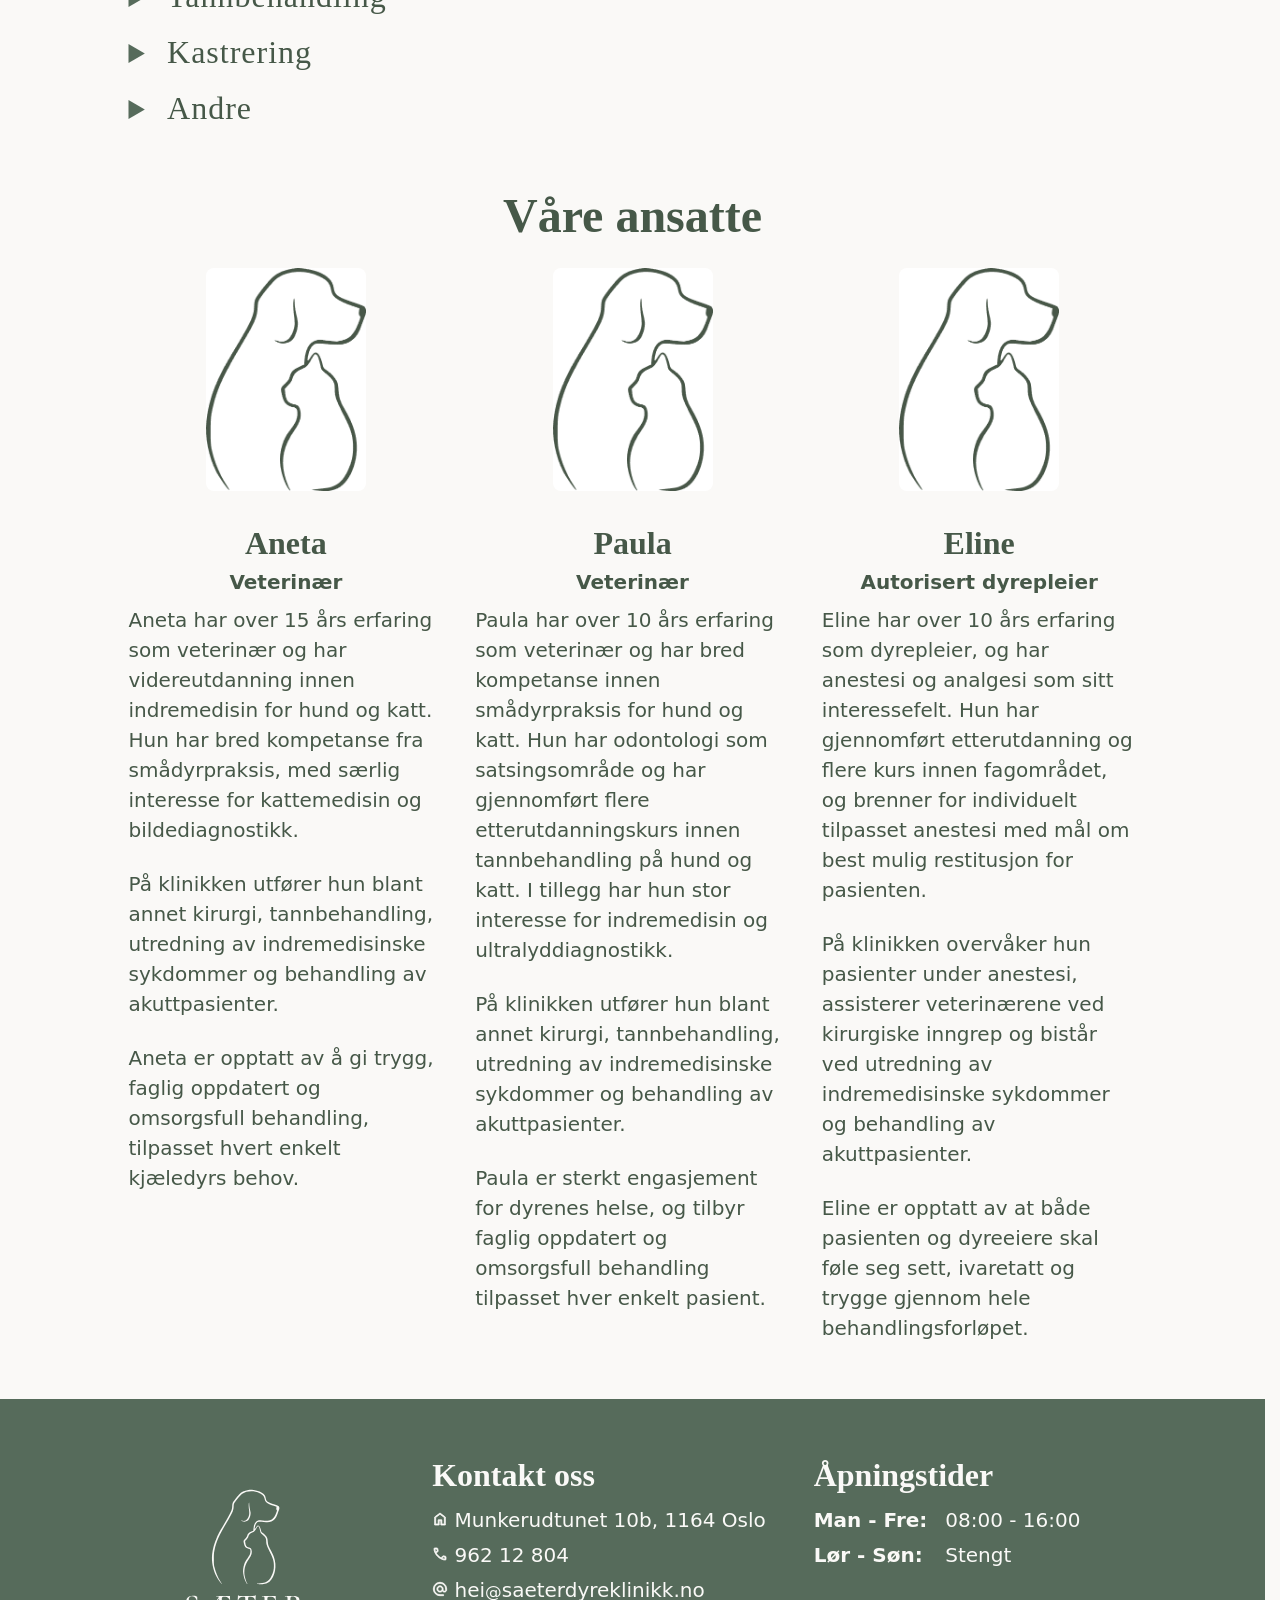
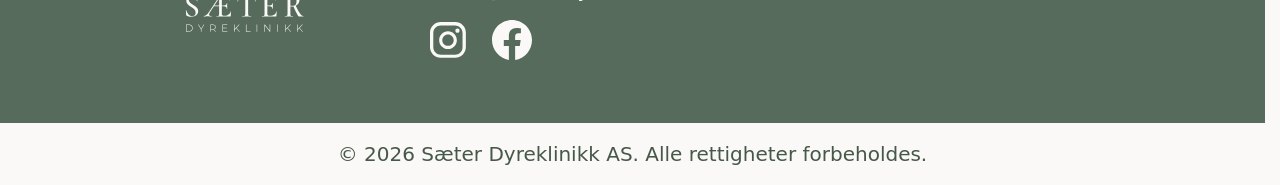
==== commit 8a95dc17: "prices go live" ====
--- a/index.html
+++ b/index.html
@@ -26,7 +26,7 @@
                     </button>
                 </nav>
                 <nav class="nav-menu full">
-                    <!-- <a href="#prices" class="btn-dark">Tjenester og priser</a> -->
+                    <a href="#prices" class="btn-dark">Tjenester og priser</a>
                     <a href="#about" class="btn-dark">Ansatte</a>
                     <a href="#contact" class="btn-dark">Kontakt</a>
                     <!-- <a class="btn-primary" href="https://google.com" target="_blank">Bestill time</a> -->
@@ -41,7 +41,7 @@
                         </button>
                     </div>
                     <nav class="nav-dialog-content">
-                        <!-- <a href="#prices" class="btn-dark">Tjenester og priser</a> -->
+                        <a href="#prices" class="btn-dark">Tjenester og priser</a>
                         <a href="#about" class="btn-dark">Ansatte</a>
                         <a href="#contact" class="btn-dark">Kontakt</a>
                         <!-- <a class="btn-primary" href="https://google.com" target="_blank">Bestill time</a> -->
@@ -93,7 +93,202 @@
 
             <!-- PRICES ---------------------------------------------------------------------------------------- -->
 
-
+            <section id="prices" class="section-prices">
+                <div class="container">
+                    <h2>Tjenester og priser</h2>
+                    <p>Vårt mål er å tilby veterinærmedisin av høy kvalitet til konkurransedyktige priser.</p>
+
+                    <div class="price-grid">
+
+                        <details>
+                            <summary><span>Konsultasjoner</span></summary>
+                            <ul>
+                                <li>
+                                    <div>
+                                        <span>Konsultasjon 0-30 min.</span>
+                                    </div>
+                                    <span class="money">1.395</span>
+                                </li>
+                                <li>
+                                    <div>
+                                        <span>Enkel helsesjekk</span>
+                                        <span>inkl. resept ormekur eller flåttbehandling</span>
+                                    </div>
+                                    <span class="money">700</span>
+                                </li>
+                                <li>
+                                    <div>
+                                        <span>Konsultasjon øye</span>
+                                        <span>inkl. standard øyetester *</span>
+                                    </div>
+                                    <span class="money">2.095</span>
+                                </li>
+                                <li>
+                                    <div>
+                                        <span>Konsultasjon øre</span>
+                                        <span>inkl. standard øreprøve *</span>
+                                    </div>
+                                    <span class="money">2.095</span>
+                                </li>
+                                <li>
+                                    <div>
+                                        <span>Konsultasjon urin</span>
+                                        <span>inkl. standard urintester *</span>
+                                    </div>
+                                    <span class="money">2.095</span>
+                                </li>
+                                <li>
+                                    <div>
+                                        <span></span>
+                                        <span>* Mer avansert eller videre testing kommer i tillegg</span>
+                                    </div>
+                                </li>
+                            </ul>
+                        </details>
+
+                        <details>
+                            <summary><span>Vaksiner</span></summary>
+                            <ul>
+                                <li>
+                                    <div>
+                                        <span>Åpningskampanje: vaksine for kun</span>
+                                        <span>Gjelder DHP, DHPPi, BbPi, Pi, Rabies og kattevaksine. Tillegg for BbPi (kennelhoste) kr 150</span>
+                                    </div>
+                                    <span class="money">450</span>
+                                </li>
+                                <li>
+                                    <div>
+                                        <span>Valpepakke</span>
+                                        <span>inkl. helseattest, 2 grunnvaksiner og ID-merking</span>
+                                    </div>
+                                    <span class="money">1.695</span>
+                                </li>
+                                <li>
+                                    <div>
+                                        <span>Kattungepakke</span>
+                                        <span>inkl. helsesjekk, 2 grunnvaksiner og ID-merking</span>
+                                    </div>
+                                    <span class="money">1.695</span>
+                                </li>
+                            </ul>
+                        </details>
+
+                        <details>
+                            <summary><span>ID-merking og pass</span></summary>
+                            <ul>
+                                <li>
+                                    <div>
+                                        <span>ID-merking hund og katt</span>
+                                        <span>inkl. registrering til Dyre-ID</span>
+                                    </div>
+                                    <span class="money">995</span>
+                                </li>
+                                <li>
+                                    <div>
+                                        <span>Pass</span>
+                                        <span>inkl. pass og utstedelse</span>
+                                    </div>
+                                    <span class="money">850</span>
+                                </li>
+                            </ul>
+                        </details>
+
+                        <details>
+                            <summary><span>Tannbehandling</span></summary>
+                            <ul>
+                                <li>
+                                    <div>
+                                        <span>Tannsjekk</span>
+                                        <span></span>
+                                    </div>
+                                    <span class="money no-symbols">gratis</span>
+                                </li>
+                                <li>
+                                    <div>
+                                        <span>Tilbud til nye pasienter tannrens hund</span>
+                                        <span>inkl. gassanestesi og tannrøntgen full munn</span>
+                                    </div>
+                                    <span class="money">2.499</span>
+                                </li>
+                                <li>
+                                    <div>
+                                        <span>Tilbud til nye pasienter tannrens katt</span>
+                                        <span>inkl. gassanestesi og tannrøntgen full munn</span>
+                                    </div>
+                                    <span class="money">1.999</span>
+                                </li>
+                            </ul>
+                        </details>
+
+                        <details>
+                            <summary><span>Kastrering</span></summary>
+                            <ul>
+                                <li>
+                                    <div>
+                                        <span>Kastrering hannkatt</span>
+                                    </div>
+                                    <span class="money">1.499</span>
+                                </li>
+                                <li>
+                                    <div>
+                                        <span>Kastrering hunnkatt</span>
+                                        <span>inkl. gassanestesi og postoperativ kontroll</span>
+                                    </div>
+                                    <span class="money">2.590</span>
+                                </li>
+                                <li>
+                                    <div>
+                                        <span>Kjemisk kastrering hund 6mnd *</span>
+                                        <span></span>
+                                    </div>
+                                    <span class="money">1.589</span>
+                                </li>
+                                <li>
+                                    <div>
+                                        <span>Kjemisk kastrering hund 12mnd *</span>
+                                        <span></span>
+                                    </div>
+                                    <span class="money">2.589</span>
+                                </li>
+                                <li>
+                                    <div>
+                                        <span></span>
+                                        <span>* Oppstartssamtale kastrering obligatorisk før 1. gangs behandling</span>
+                                    </div>
+                                </li>
+                            </ul>
+                        </details>
+
+                        <details>
+                            <summary><span>Andre</span></summary>
+                            <ul>
+                                <li>
+                                    <div>
+                                        <span>Avlivning hund *</span>
+                                        <span></span>
+                                    </div>
+                                    <span class="money">2.200</span>
+                                </li>
+                                <li>
+                                    <div>
+                                        <span>Avlivning katt *</span>
+                                        <span></span>
+                                    </div>
+                                    <span class="money">1.399</span>
+                                </li>
+                                <li>
+                                    <div>
+                                        <span></span>
+                                        <span>* Prisene gjelder selve avlivningen på klinikken. Kostnader for kremasjon kommer i tillegg</span>
+                                    </div>
+                                </li>
+                            </ul>
+                        </details>
+
+                    </div>
+
+                </div>
+            </section>
 
             <!-- ABOUT THE TEAM ---------------------------------------------------------------------------------------- -->
 
@@ -159,7 +354,7 @@
                                 </a>
 
                                 <div class="contact-social">
-                                    <a class="btn-light" href="https://www.instagram.com/saeterdyreklinikk" title="Saeter Dyreklinikk on Instagram">
+                                    <a class="btn-light" href="https://www.instagram.com/saeterdyreklinikk" title="Saeter Dyreklinikk på Instagram">
                                         <svg fill="#faf9f7" width="48" viewBox="0 0 32 32" id="Camada_1" version="1.1" xml:space="preserve" xmlns="http://www.w3.org/2000/svg" xmlns:xlink="http://www.w3.org/1999/xlink">
                                         <g>
                                         <path d="M22.3,8.4c-0.8,0-1.4,0.6-1.4,1.4c0,0.8,0.6,1.4,1.4,1.4c0.8,0,1.4-0.6,1.4-1.4C23.7,9,23.1,8.4,22.3,8.4z"/>
@@ -168,7 +363,7 @@
                                         </g>
                                         </svg>
                                     </a>
-                                    <a class="btn-light" href="https://www.facebook.com/profile.php?id=61594471003693" title="Saeter Dyreklinikk on Facebook">
+                                    <a class="btn-light" href="https://www.facebook.com/profile.php?id=61594471003693" title="Saeter Dyreklinikk på Facebook">
                                         <svg class="btn-light2" fill="#faf9f7" width="48" viewBox="0 0 24 24" xmlns="http://www.w3.org/2000/svg"><path d="M12 2.03998C6.5 2.03998 2 6.52998 2 12.06C2 17.06 5.66 21.21 10.44 21.96V14.96H7.9V12.06H10.44V9.84998C10.44 7.33998 11.93 5.95998 14.22 5.95998C15.31 5.95998 16.45 6.14998 16.45 6.14998V8.61998H15.19C13.95 8.61998 13.56 9.38998 13.56 10.18V12.06H16.34L15.89 14.96H13.56V21.96C15.9164 21.5878 18.0622 20.3855 19.6099 18.57C21.1576 16.7546 22.0054 14.4456 22 12.06C22 6.52998 17.5 2.03998 12 2.03998Z"/></svg>
                                     </a>
                                 </div>
@@ -233,4 +428,3 @@
         </script>
     </body>
 </html>
-`
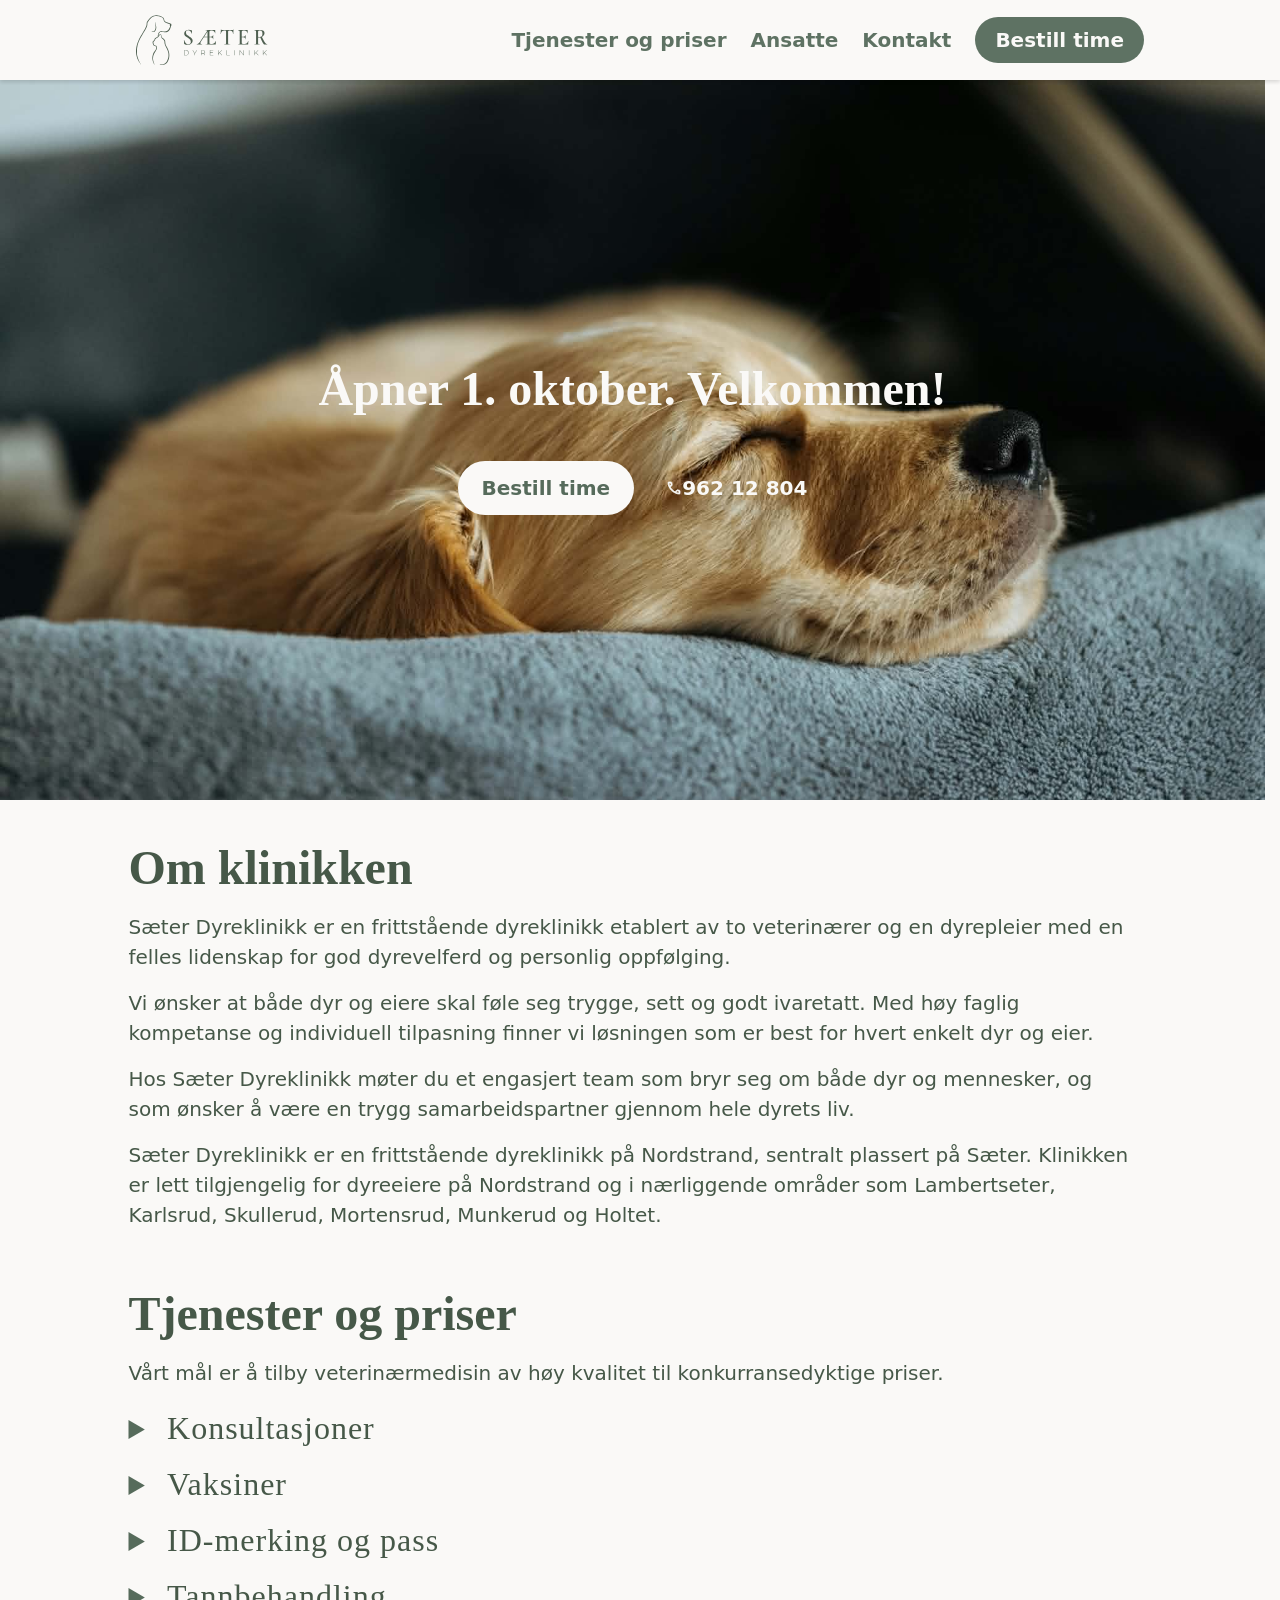
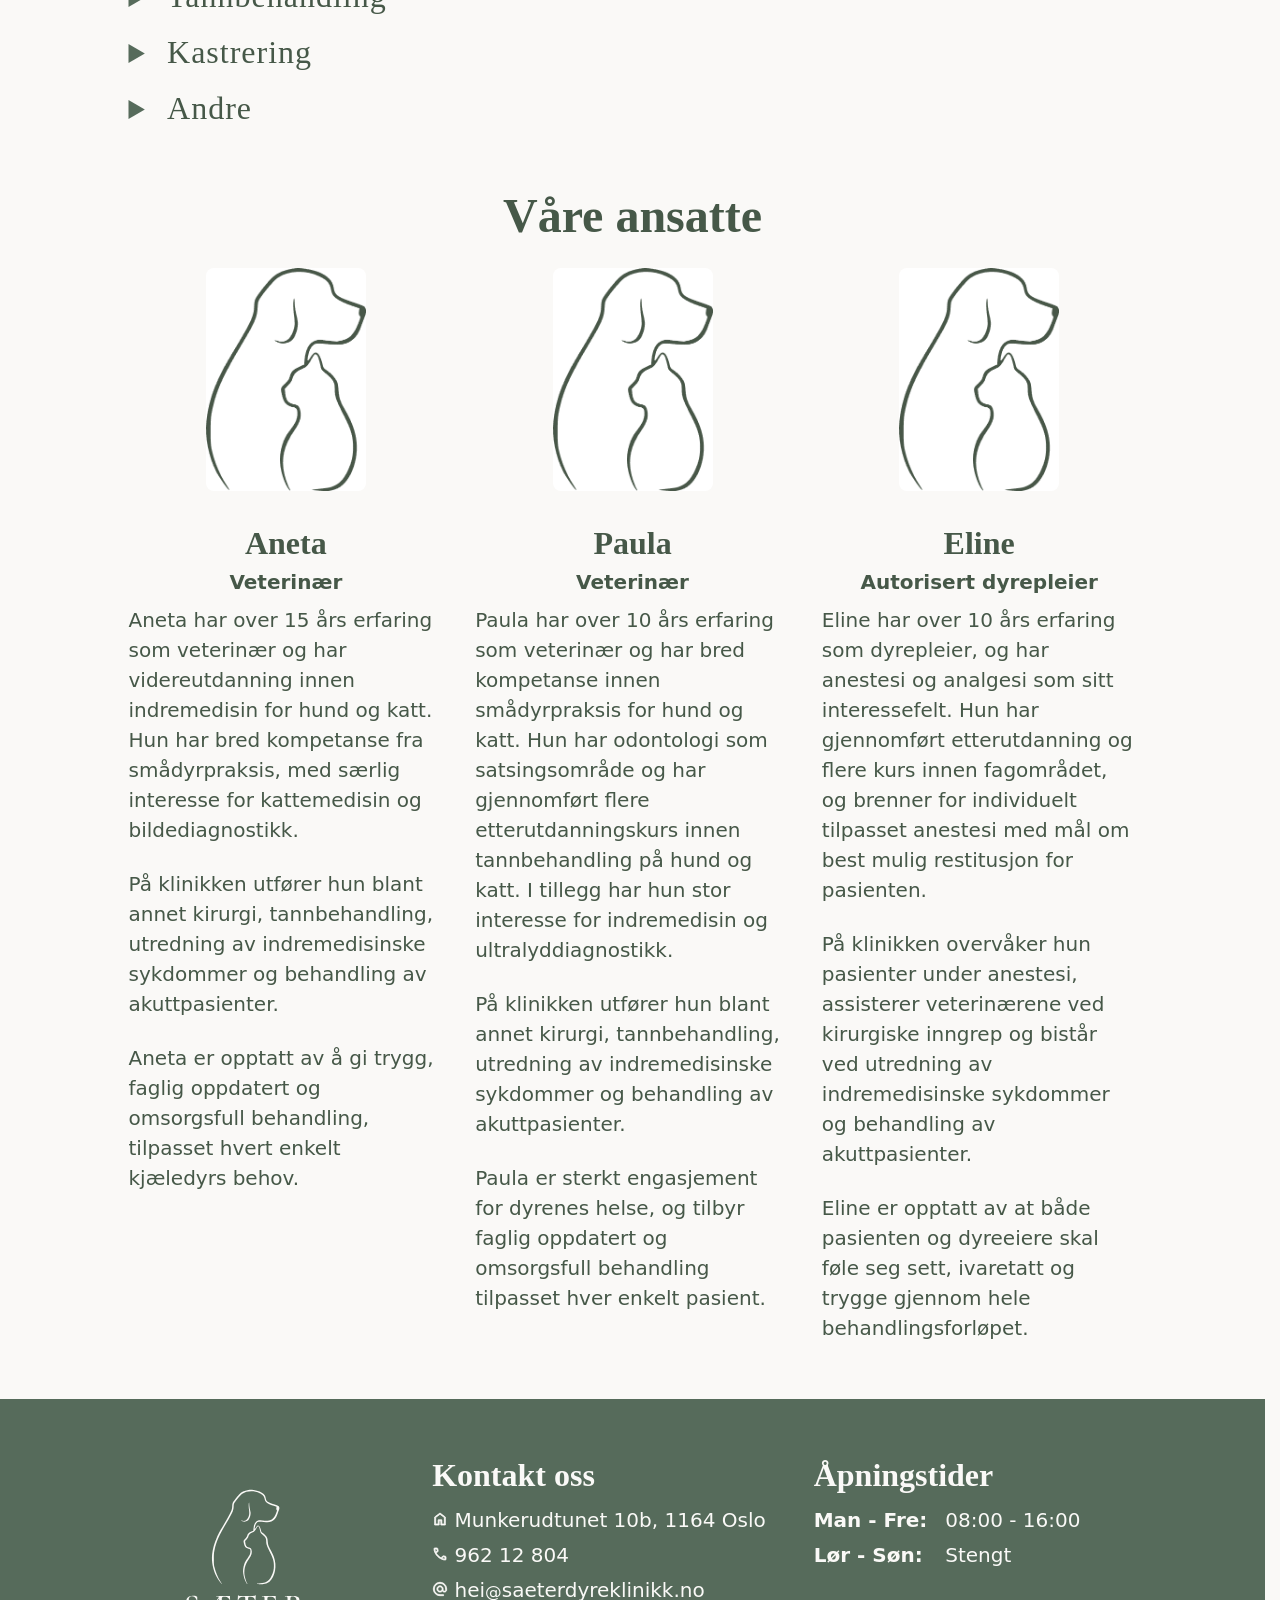
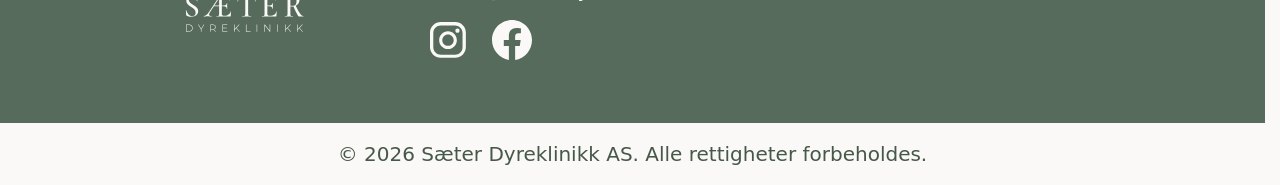
==== commit 5edd96c3: "solvit link live" ====
--- a/index.html
+++ b/index.html
@@ -20,7 +20,7 @@
                     <img src="img/logo-horizontal.svg" alt="Sæter Dyreklinikk Logo" />
                 </a>
                 <nav class="nav-menu narrow">
-                    <!-- <a class="btn-dark" href="https://google.com" target="_blank">Bestill time</a> -->
+                    <a class="btn-dark" href="https://onlinebooking.solvit.vet/saeter-dyreklinikk" target="_blank">Bestill time</a>
                     <button onclick="navDialog.showModal()" aria-label="Åpne menyen">
                         <svg xmlns="http://www.w3.org/2000/svg" viewBox="0 -960 960 960" height="32px" width="32px" fill="#566b5b"><path d="M120-700v-60h720v60H120Zm0 500v-60h720v60H120Zm0-250v-60h720v60H120Z"/></svg>
                     </button>
@@ -29,7 +29,7 @@
                     <a href="#prices" class="btn-dark">Tjenester og priser</a>
                     <a href="#about" class="btn-dark">Ansatte</a>
                     <a href="#contact" class="btn-dark">Kontakt</a>
-                    <!-- <a class="btn-primary" href="https://google.com" target="_blank">Bestill time</a> -->
+                    <a class="btn-primary" href="https://onlinebooking.solvit.vet/saeter-dyreklinikk" target="_blank">Bestill time</a>
                 </nav>
             </div>
 
@@ -44,7 +44,7 @@
                         <a href="#prices" class="btn-dark">Tjenester og priser</a>
                         <a href="#about" class="btn-dark">Ansatte</a>
                         <a href="#contact" class="btn-dark">Kontakt</a>
-                        <!-- <a class="btn-primary" href="https://google.com" target="_blank">Bestill time</a> -->
+                        <a class="btn-primary" href="https://onlinebooking.solvit.vet/saeter-dyreklinikk" target="_blank">Bestill time</a>
                     </nav>
                     <img class="logo" src="img/logo-vertical-dark.svg" alt="Sæter Dyreklinikk Logo" />
                 </div>
@@ -61,7 +61,7 @@
                     <!-- <h1 class="site-title">Omsorg for dyr, hver dag</h1>
                     <p class="site-subtitle">Sæter Dyreklinikk tilbyr moderne veterinærtjenester med fokus på trygghet, kvalitet og personlig oppfølging.</p> -->
                     <div class="hero-contact">
-                        <!-- <a class="btn-primary" href="https://google.com" target="_blank">Bestill time</a> -->
+                        <a class="btn-primary" href="https://onlinebooking.solvit.vet/saeter-dyreklinikk" target="_blank">Bestill time</a>
                         <!-- <a class="btn-primary" href="mailto:hei@saeterdyreklinikk.no?subject=Interesse for åpning&body=Hei!
 %0D%0A%0D%0A
 Jeg ønsker å få beskjed når dere åpner i august.
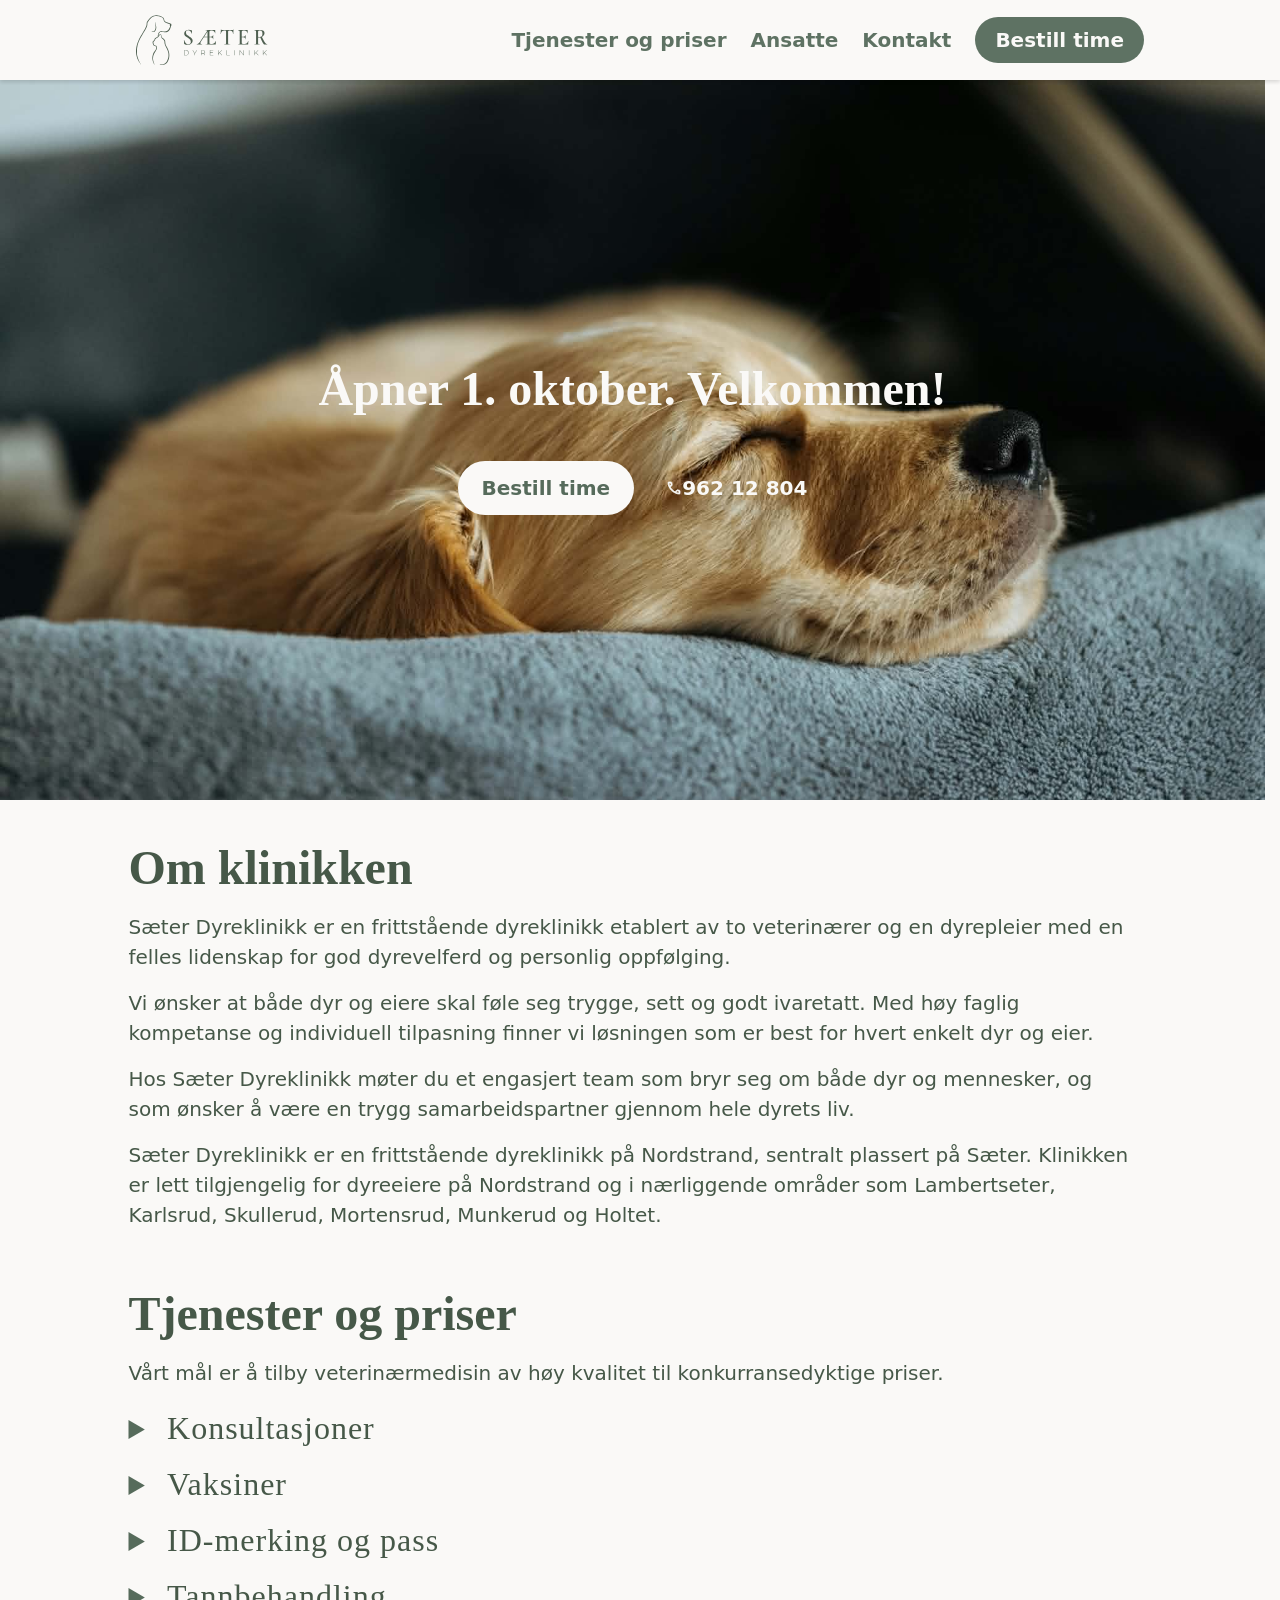
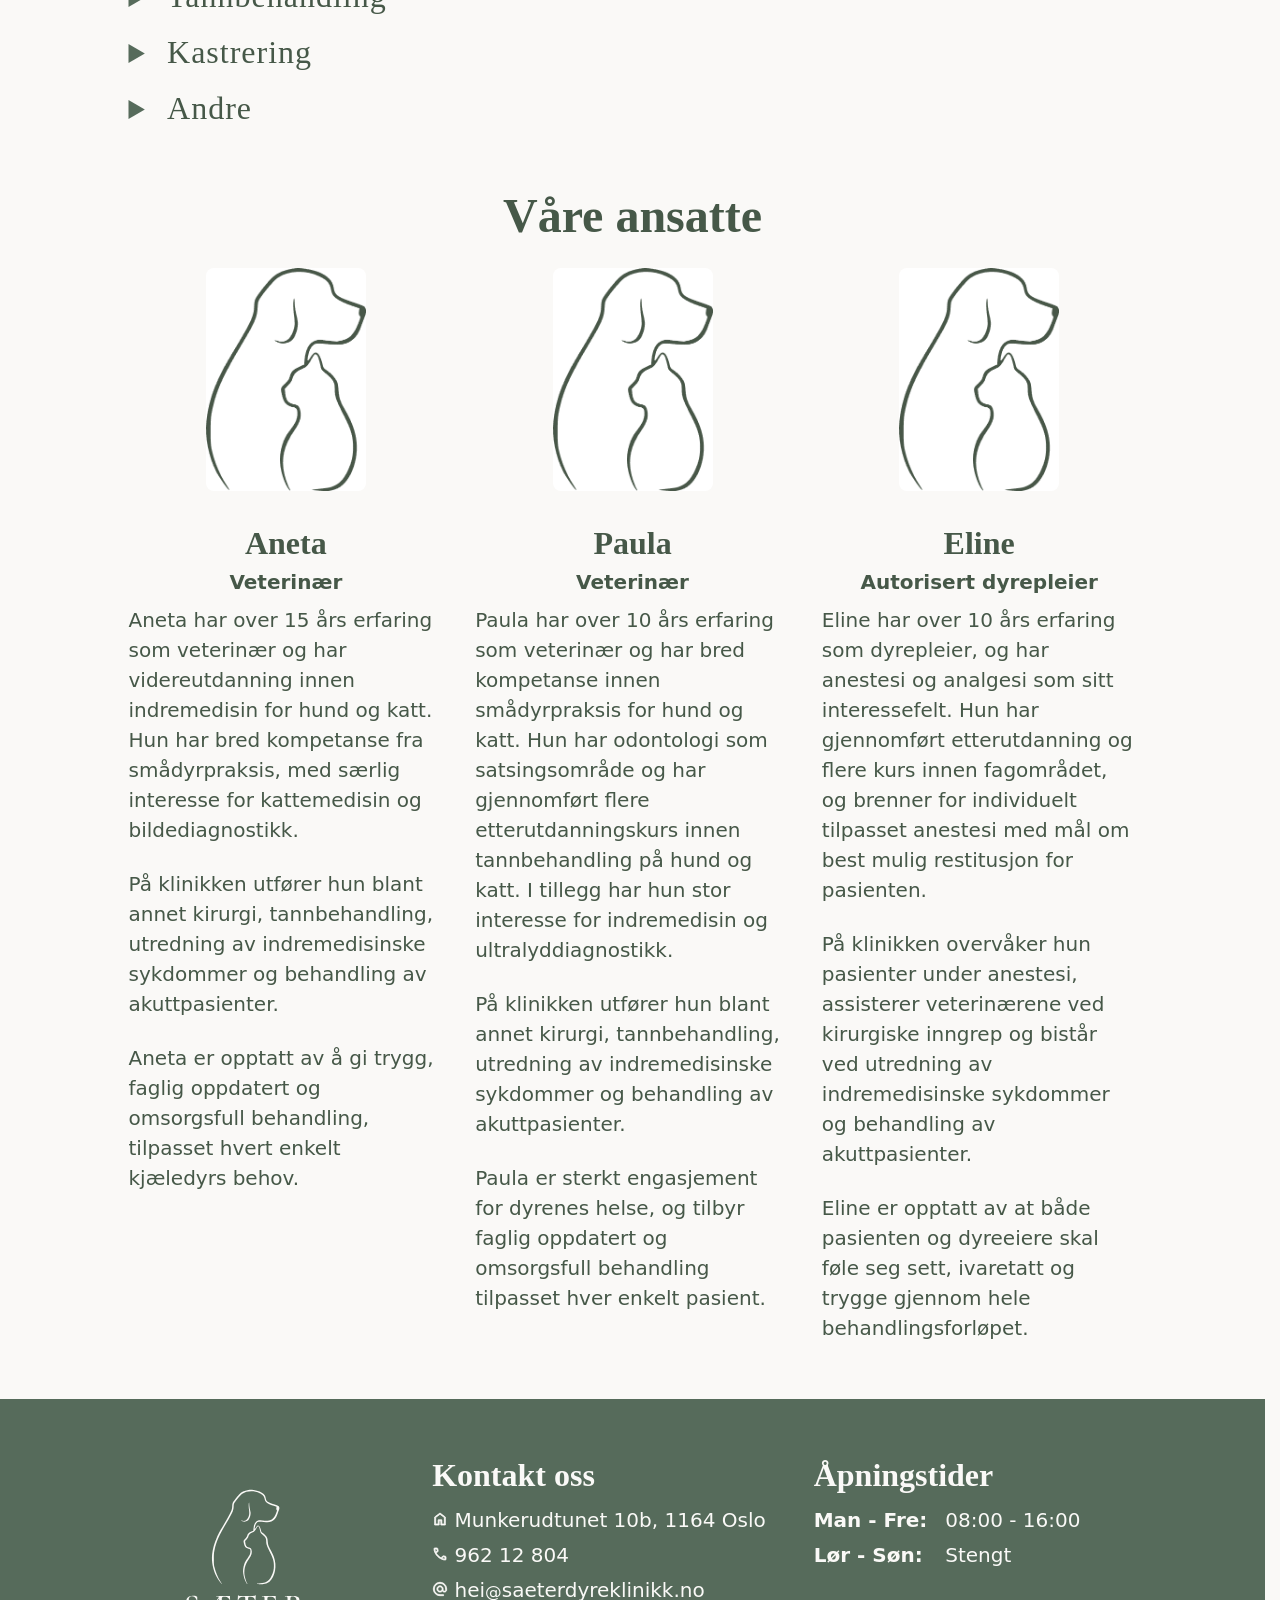
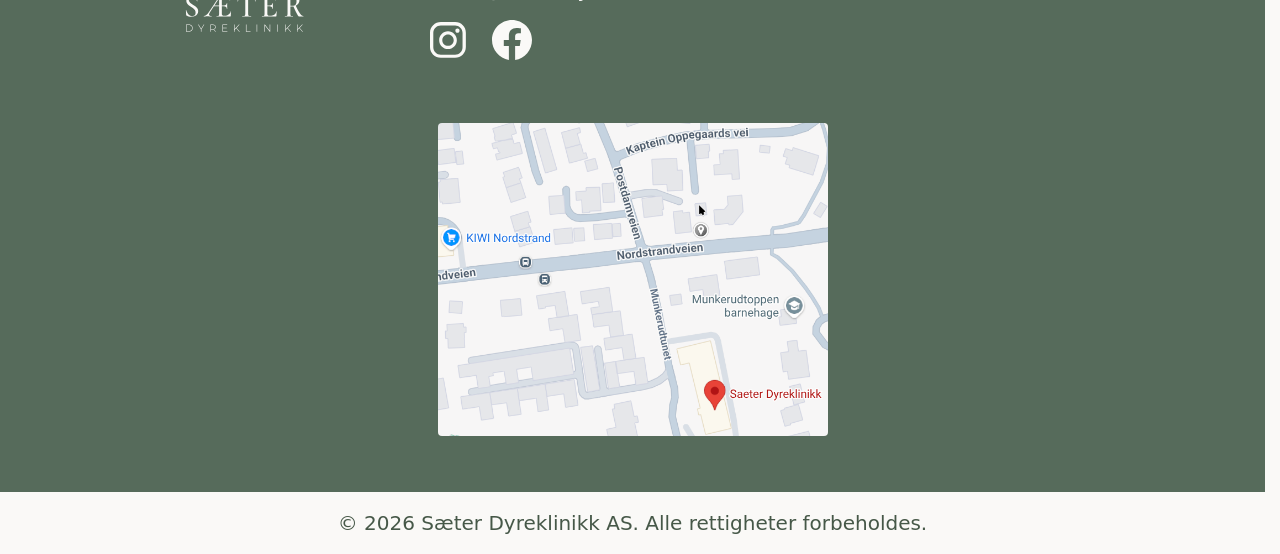
==== commit 90d1c3d8: "map pic live" ====
--- a/index.html
+++ b/index.html
@@ -340,7 +340,7 @@
                         <div>
                             <h2>Kontakt oss</h2>
                             <address class="contact-info">
-                                <a class="btn-light" target="_blank" href="https://www.google.com/maps/place/Munkerudtunet+10,+1164+Oslo/@59.8596191,10.8105571,804m/data=!3m1!1e3!4m5!3m4!1s0x464168b557757fd7:0x8860674def9bd873!8m2!3d59.8596164!4d10.813132?entry=ttu&g_ep=EgoyMDI2MDYyOC4wIKXMDSoASAFQAw%3D%3D">
+                                <a class="btn-light" target="_blank" href="https://www.google.com/maps/place/Munkerudtunet+10,+1164+Oslo/@59.8728512,10.7741981,14.27z/data=!4m5!3m4!1s0x464168b557757fd7:0x8860674def9bd873!8m2!3d59.8596164!4d10.813132!5m1!1e2?entry=ttu">
                                     <svg class="icon-light" xmlns="http://www.w3.org/2000/svg" viewBox="0 -960 960 960"><path d="M220-180h150v-250h220v250h150v-390L480-765 220-570v390Zm-60 60v-480l320-240 320 240v480H530v-250H430v250H160Zm320-353Z"/></svg>
                                     Munkerudtunet 10b, 1164 Oslo
                                 </a>
@@ -387,6 +387,9 @@
 
                     </div>
 
+                    <a class="contact-location-map" target="_blank" title="Show Sæter Dyreklinikk in Google Maps" href="https://www.google.com/maps/place/Munkerudtunet+10,+1164+Oslo/@59.8728512,10.7741981,14.27z/data=!4m5!3m4!1s0x464168b557757fd7:0x8860674def9bd873!8m2!3d59.8596164!4d10.813132!5m1!1e2?entry=ttu">
+                        <img src="img/location-map.png" alt="Sæter Dyreklinikk Location Map" />
+                    </a>
                 </div>
             </section>
         </main>
--- a/styles.css
+++ b/styles.css
@@ -551,6 +551,14 @@
         margin-left: -0.5rem;
     }
 
+    .contact-location-map {
+        max-width: min(100%, 390px);
+        img {
+            border-radius: 4px;
+            width: 100%;
+        }
+    }
+
     address {
         font-style: normal;
         display: flex;
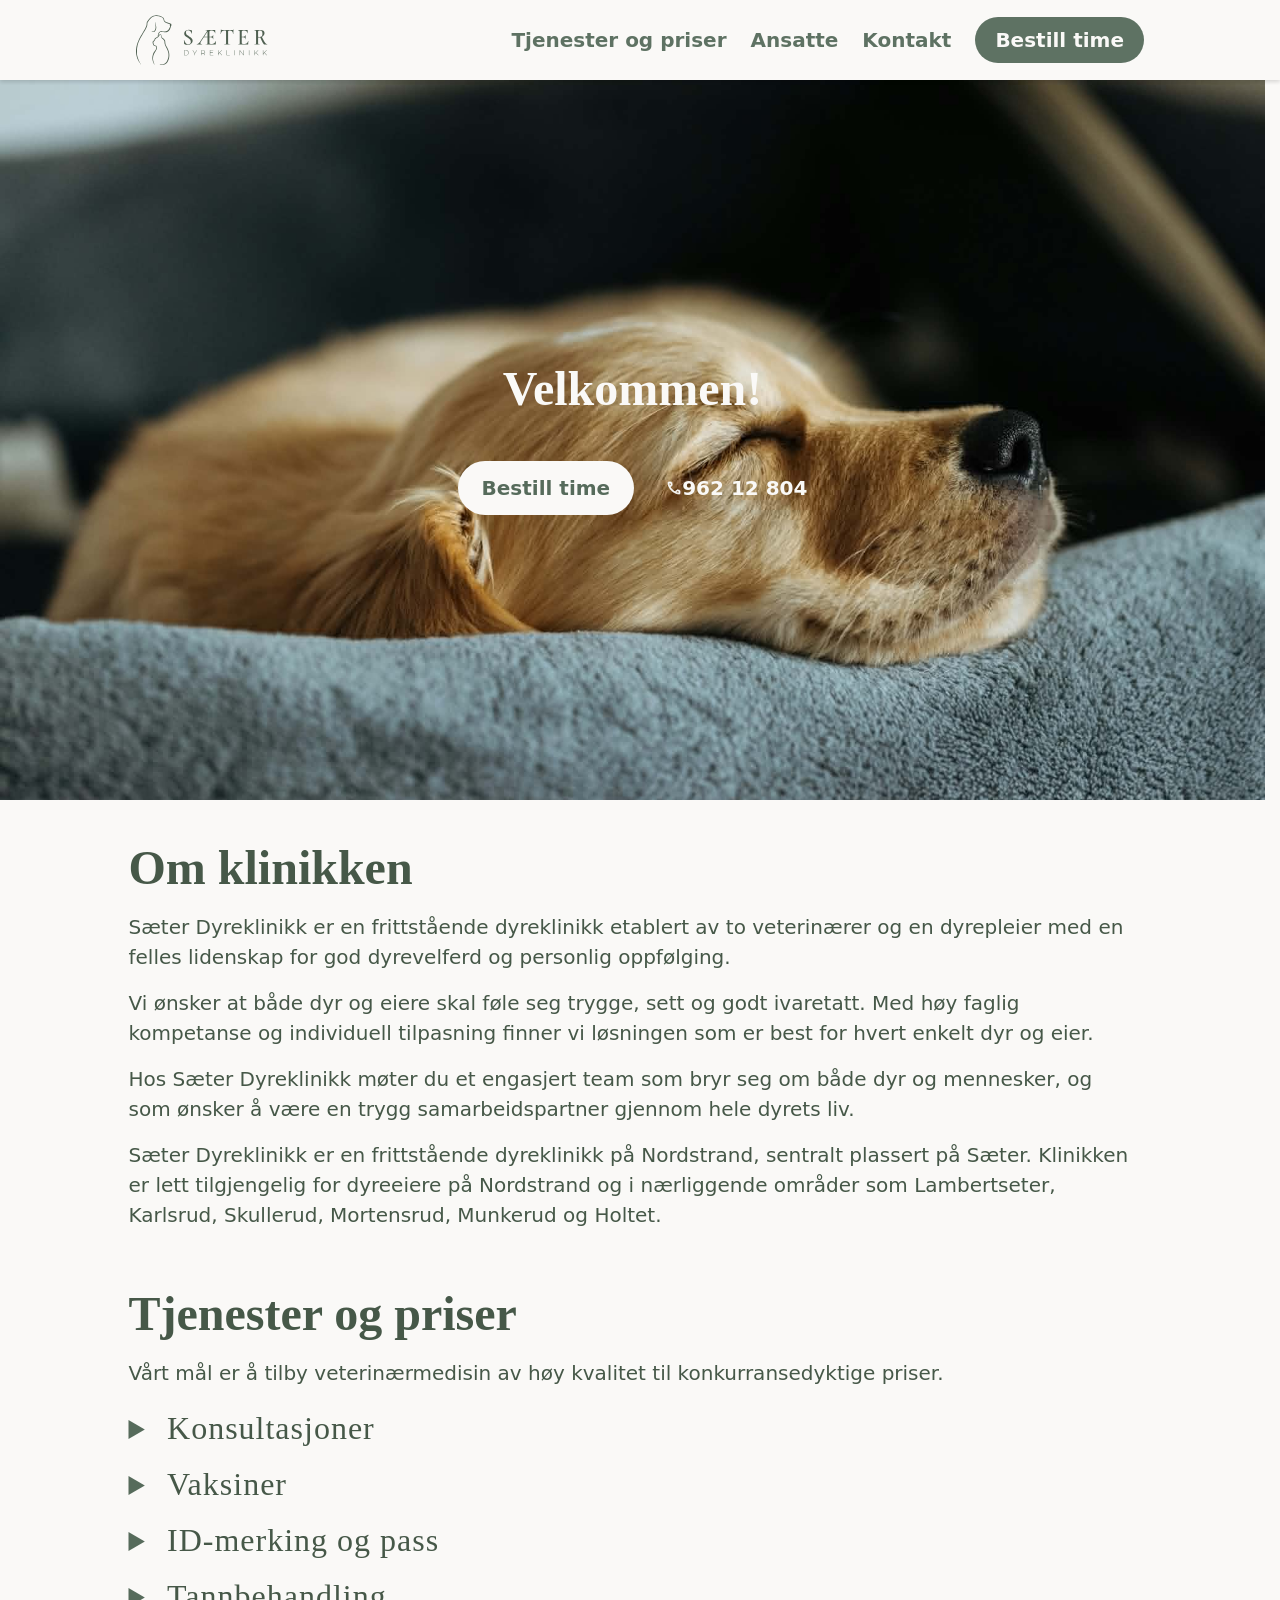
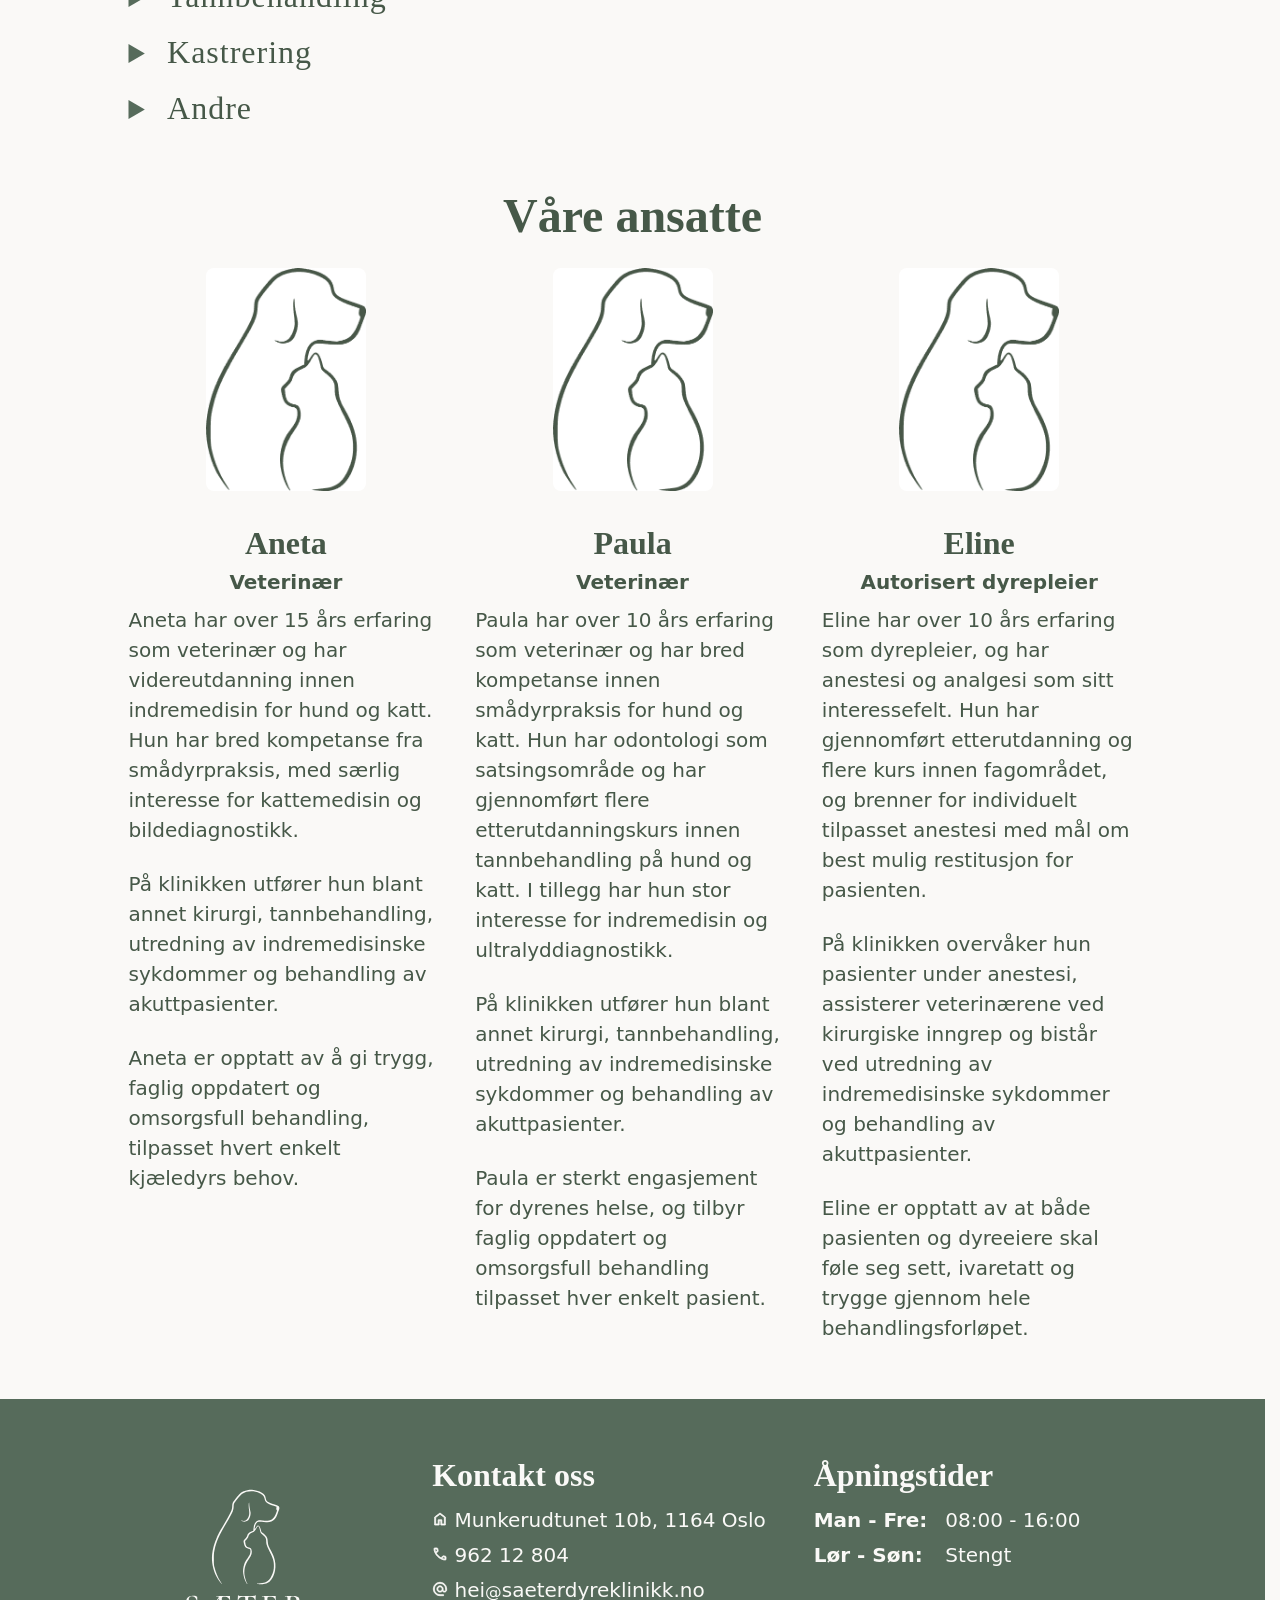
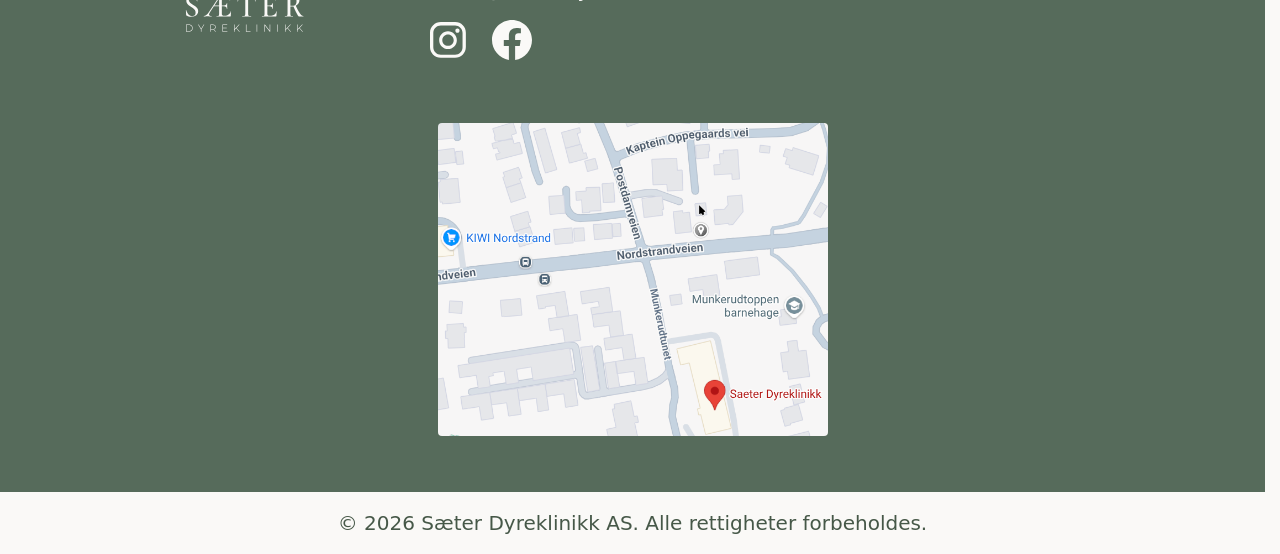
==== commit d4a7eea8: "Update index.html" ====
--- a/index.html
+++ b/index.html
@@ -57,7 +57,7 @@
 
             <section class="section-hero">
                 <div class="container">
-                    <h1 class="site-title">Åpner 1. oktober. Velkommen!</h1>
+                    <h1 class="site-title">Velkommen!</h1>
                     <!-- <h1 class="site-title">Omsorg for dyr, hver dag</h1>
                     <p class="site-subtitle">Sæter Dyreklinikk tilbyr moderne veterinærtjenester med fokus på trygghet, kvalitet og personlig oppfølging.</p> -->
                     <div class="hero-contact">
@@ -253,7 +253,7 @@
                                 <li>
                                     <div>
                                         <span></span>
-                                        <span>* Oppstartssamtale kastrering obligatorisk før 1. gangs behandling</span>
+                                        <span>* Oppstartssamtale er obligatorisk ved første behandling</span>
                                     </div>
                                 </li>
                             </ul>
